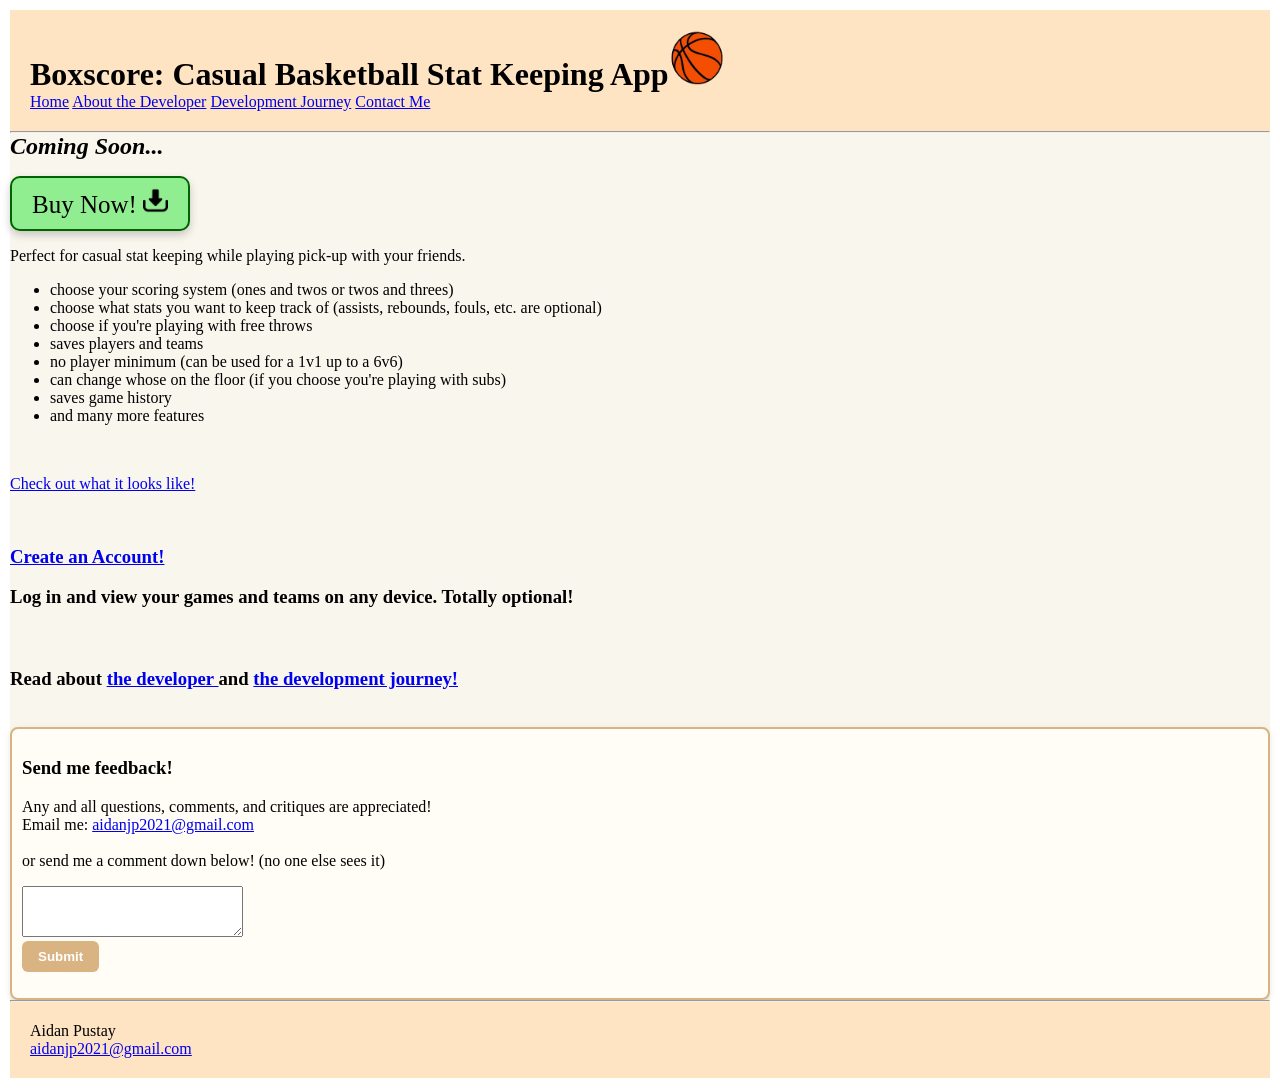
==== index.html @ 3d6208c0 "Initial commit" ====
<!DOCTYPE html>
<html lang="en"> 
    <head>
        <meta charset="UTF-8">
        <meta name="viewport" content="width=device-width, initial-scale=1.0"> 
        <title>Boxscore: Casual Basketball Stat Keeping App</title>
        <meta name="description" content="companion website for boxscore casual basketball stat keeping app mobile app">
        <meta property="og:title" content="Boxscore: Casual Basketball Stat Keeping App">
        <meta property="og:description" content="Boxscore: Casual Basketball Stat Keeping App">
        <meta property="og:image" content="tbd">
        <meta property="og:url" content="tbd">
        <link rel="stylesheet" href="style.css?v=1">
        <!-- <style>
            main{background-color: #F9F6EE;}
            header{background-color: bisque; padding: 20px;}
            footer{background-color: bisque; padding: 20px;}

        </style> -->
    </head>

    <body>
        <header>
            <h1 style="margin: 0">Boxscore: Casual Basketball Stat Keeping App<img src="images/basketball_clipart.png" alt="basketball clipart" height="55"></h1>
            <nav>
                <a href="index.html">Home</a>
                <a href="about.html">About the Developer</a>
                <a href="development_journey.html">Development Journey</a>
                <a href="index.html#contact_info">Contact Me</a>
            </nav>
        </header>

        <hr>

        <main>
            <h2 style="margin: 0;"><i>Coming Soon...</i></h2>
            <p>
                <a href="https://play.google.com/store/games?hl=en_US" target="_blank" title="Google Play Store" class="alternating-button">
                    Buy Now! <img src="images/download_arrow.png" alt="downloadarrow" height="25">
                </a>
            </p>

                <p>Perfect for casual stat keeping while playing pick-up with your friends.</p>
                <ul>
                    <li>choose your scoring system (ones and twos or twos and threes)</li>
                    <li>choose what stats you want to keep track of (assists, rebounds, fouls, etc. are optional)</li>
                    <li>choose if you're playing with free throws</li>
                    <li>saves players and teams</li>
                    <li>no player minimum (can be used for a 1v1 up to a 6v6)</li>
                    <li>can change whose on the floor (if you choose you're playing with subs)</li>
                    <li>saves game history</li>
                    <li>and many more features</li>
                </ul>
                <br>

                <p>
                    <a href="demos.html" title="Demos">
                        Check out what it looks like!
                    </a>
                </p>

                <br>
                <h3><a href="create_account.html" title="Create an Account!">
                    Create an Account!
                </a>

            <p>Log in and view your games and teams on any device. Totally optional!</p>
            
            <br>

            <h3>Read about
            <a href="about.html" title="About">
                the developer
            </a>
            and 
            <a href="development_journey.html" title="Development Journey">
                the development journey!
            </a></h3>

            <br>

            <div class="solid-border">
                <h3>Send me feedback!</h3>
                <p id="contact_info">
                    Any and all questions, comments, and critiques are appreciated! <br>
                    Email me:
                    <a href="mailto:aidanjp2021@gmail.com">
                        aidanjp2021@gmail.com
                    </a>
                    <br><br>

                    or send me a comment down below! (no one else sees it) <br>
                    <form action="index.html" method="POST">
                        <label for="comment"></label>
                        <textarea id="comment" rows="3" name="comment" cols="25"></textarea>
                        <br>
                        <input type="submit">
                    </form>
                </p>
            </div>
            <!-- <pre></pre> these keep any formating you do within them for your paragraphs -->

            <!-- <audio controls>
                <source src="audios/Last Sunrise - Adam MacDougall.mp3" type="audio/mpeg">
                Your browser does not support the audio element.
            </audio> -->
        </main>

        <hr>

        <footer>
            Aidan Pustay <br>
            <a href="mailto:aidanjp2021@gmail.com">aidanjp2021@gmail.com</a>            
        </footer>

    </body>
</html>
---- style.css ----
main {
    background-color: #F9F6EE;
}

header {
    background-color: bisque; 
    padding: 20px;
}

footer{
    background-color: bisque; 
    padding: 20px;
}

body {
    max-width: 2000px; 
    margin: 0 auto; 
    padding: 10px;
}

.alternating-button {
    display: inline-block; 
    font-size: 25px;
    padding: 10px 20px; 
    border: 2px solid darkgreen;
    cursor: pointer; 
    background-color: lightgreen; 
    border-radius: 10px; 
    animation: colorChange 1s infinite;
    text-decoration: none;
    color: black;
    box-shadow: 0 4px 8px rgba(0,0,0,0.2);
    transition: transform 0.2s ease, box-shadow 0.2s ease;
}
.alternating-button:hover {
    transform: translateY(-2px);         
    box-shadow: 0 6px 12px rgba(0,0,0,0.25); 
}
@keyframes colorChange {
    0% {background-color: lightgreen;}
    50% {background-color: green;}
    100% {background-color: lightgreen;}
}


.solid-border {
    border: 2px solid #d9b382; 
    border-radius: 8px;
    padding: 10px;
    background-color: #fffdf5; 
    box-shadow: 0 2px 6px rgba(0,0,0,0.1);
}
.solid-border input[type="submit"] {
    background-color: #d9b382;       
    color: white;                     
    border: none;                     
    border-radius: 6px;               
    padding: 8px 16px;               
    font-weight: bold;
    cursor: pointer;
}
.solid-border input[type="submit"]:hover {
    background-color: #c1a76f;       
    transform: translateY(-2px);     
}

hr {
    margin: 0px
}
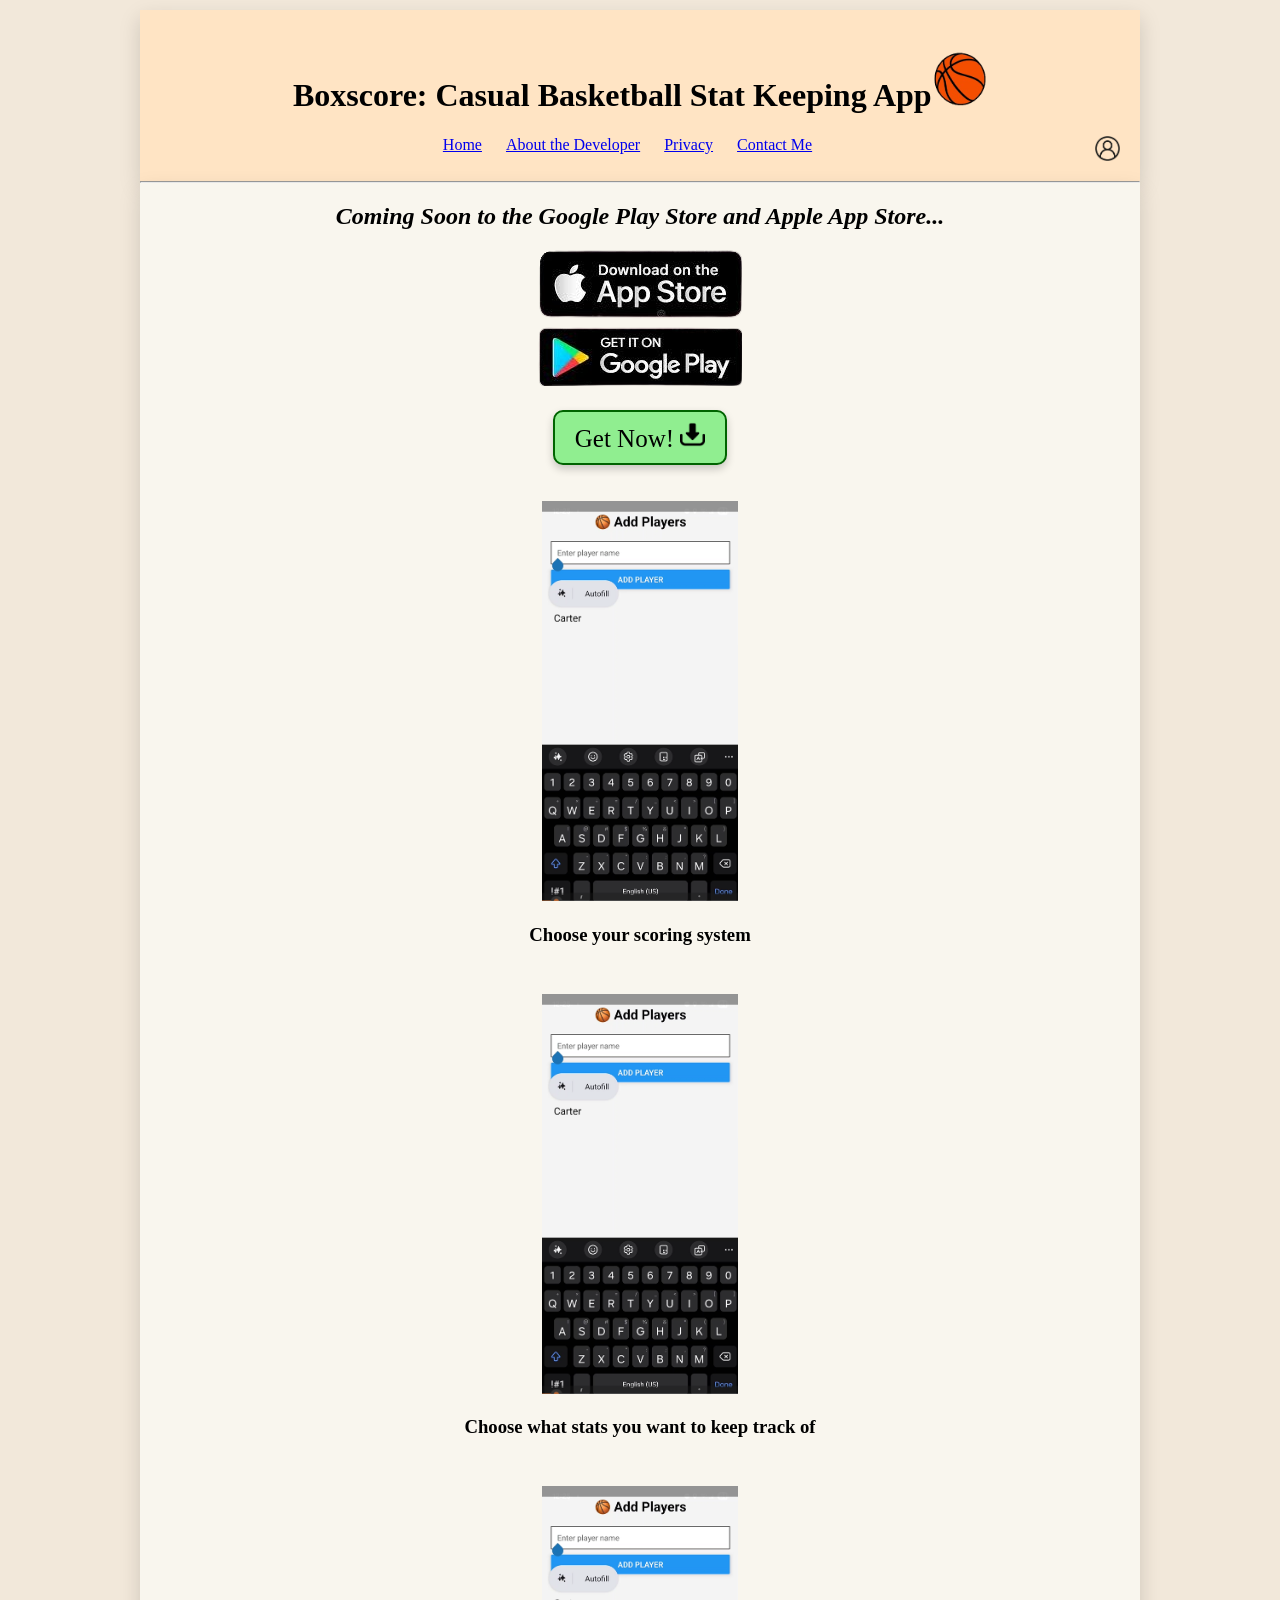
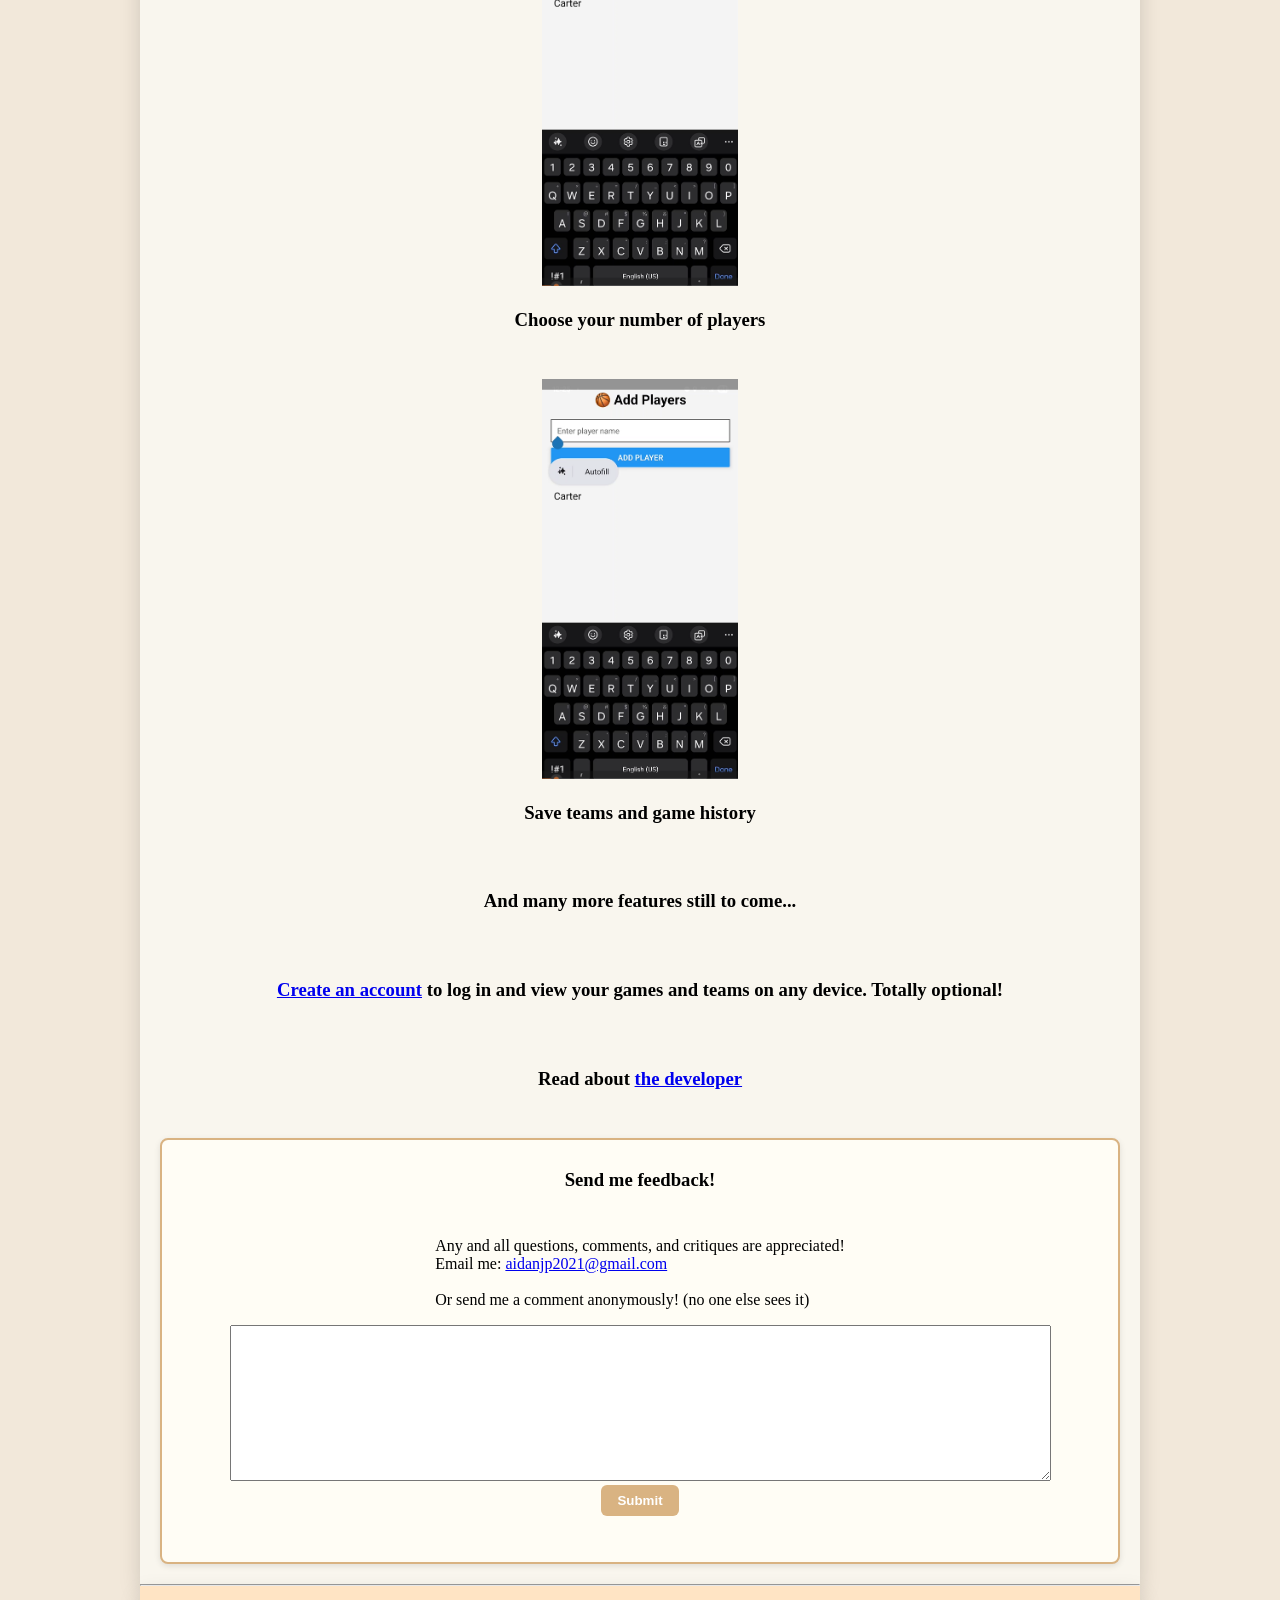
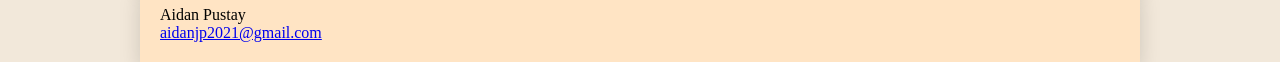
==== commit b30f4ba1: "second" ====
--- a/index.html
+++ b/index.html
@@ -20,60 +20,77 @@
 
     <body>
         <header>
-            <h1 style="margin: 0">Boxscore: Casual Basketball Stat Keeping App<img src="images/basketball_clipart.png" alt="basketball clipart" height="55"></h1>
+            <h1>Boxscore: Casual Basketball Stat Keeping App<img src="images/basketball_clipart.png" alt="basketball clipart" height="55"></h1>
             <nav>
                 <a href="index.html">Home</a>
                 <a href="about.html">About the Developer</a>
-                <a href="development_journey.html">Development Journey</a>
+                <a href="privacy.html">Privacy</a>
                 <a href="index.html#contact_info">Contact Me</a>
+
+                <div class="account-dropdown">
+                   <img src="images/account icon.png" height="25">
+                   <div class="dropdown-content">
+                        <a href="create_account.html">Create Account</a>
+                        <a href="login.html">Login</a>
+                        <a href="profile.html">Profile</a>
+                    </div>
+                </div>
             </nav>
         </header>
 
         <hr>
 
         <main>
-            <h2 style="margin: 0;"><i>Coming Soon...</i></h2>
-            <p>
+            <h2 class="h2title-top"><i>Coming Soon to the Google Play Store and Apple App Store...</i></h2>
+            
+            <a href="https://play.google.com/store/games?hl=en_US" target="_blank" title="">
+                <img style=margin:20px; src="images/play stores icons.png" alt="Google Play Store and Apple App Store icons">
+            </a>                
+            
+            <div>
                 <a href="https://play.google.com/store/games?hl=en_US" target="_blank" title="Google Play Store" class="alternating-button">
-                    Buy Now! <img src="images/download_arrow.png" alt="downloadarrow" height="25">
+                    Get Now! <img src="images/download_arrow.png" alt="downloadarrow" height="25">
                 </a>
-            </p>
+            </div>
+            <br>
+            <br>
 
-                <p>Perfect for casual stat keeping while playing pick-up with your friends.</p>
+            <div>
+                <img src="images/placeholder.png" alt="placeholder" height="400">
+                <h3>Choose your scoring system</h3>
+            <br>
+                <img src="images/placeholder.png" alt="placeholder" height="400">
+                <h3>Choose what stats you want to keep track of</h3>
+            <br>
+                <img src="images/placeholder.png" alt="placeholder" height="400">
+                <h3>Choose your number of players</h3>
+            <br>
+                <img src="images/placeholder.png" alt="placeholder" height="400">
+                <h3>Save teams and game history</h3>
+            <br>
+                <h3>And many more features still to come...</h3>
+            </div>
+
+            <!-- <p>Perfect for casual stat keeping while playing pick-up with your friends.</p>
                 <ul>
-                    <li>choose your scoring system (ones and twos or twos and threes)</li>
                     <li>choose what stats you want to keep track of (assists, rebounds, fouls, etc. are optional)</li>
-                    <li>choose if you're playing with free throws</li>
                     <li>saves players and teams</li>
                     <li>no player minimum (can be used for a 1v1 up to a 6v6)</li>
                     <li>can change whose on the floor (if you choose you're playing with subs)</li>
                     <li>saves game history</li>
                     <li>and many more features</li>
-                </ul>
-                <br>
+                </ul> -->
+            <br>
 
-                <p>
-                    <a href="demos.html" title="Demos">
-                        Check out what it looks like!
-                    </a>
-                </p>
-
-                <br>
-                <h3><a href="create_account.html" title="Create an Account!">
-                    Create an Account!
-                </a>
-
-            <p>Log in and view your games and teams on any device. Totally optional!</p>
+            <h3><a href="create_account.html" title="Create an Account!">
+                Create an account</a> 
+            to log in and view your games and teams on any device. Totally optional!</h3>
             
             <br>
 
             <h3>Read about
             <a href="about.html" title="About">
                 the developer
-            </a>
-            and 
-            <a href="development_journey.html" title="Development Journey">
-                the development journey!
             </a></h3>
 
             <br>
@@ -88,10 +105,10 @@
                     </a>
                     <br><br>
 
-                    or send me a comment down below! (no one else sees it) <br>
+                Or send me a comment anonymously! (no one else sees it) <br>
                     <form action="index.html" method="POST">
                         <label for="comment"></label>
-                        <textarea id="comment" rows="3" name="comment" cols="25"></textarea>
+                        <textarea id="comment" rows="10" name="comment" cols="100"></textarea>
                         <br>
                         <input type="submit">
                     </form>
--- a/style.css
+++ b/style.css
@@ -1,21 +1,66 @@
+html, body {
+    margin: 0;
+    padding: 0;
+    height: 100%;
+    background-color: #f2e8da;
+}
+
+main h3 {
+    margin-bottom: 30px;
+}
+
 main {
+    max-width: 1000px;
+    margin: 0 auto;
+    padding: 20px;
     background-color: #F9F6EE;
+    text-align: center;
+    flex: 1;
+    width: 96%;
+    box-shadow: 0 8px 20px rgba(0, 0, 0, 0.15); 
+
+}
+main p, main ul {
+    text-align: left;
+    display: inline-block;
+    text-align: left;
+    max-width: 700px;
 }
 
 header {
+    max-width: 1000px;
     background-color: bisque; 
     padding: 20px;
+    text-align: center;
+    box-shadow: 0 8px 20px rgba(0, 0, 0, 0.15); 
+
+}
+header nav a {
+    margin: 0 10px;
+}
+nav img {
+    float: right;
+    height: 25px;
 }
 
 footer{
+    max-width: 1000px;
     background-color: bisque; 
     padding: 20px;
+    box-shadow: 0 8px 20px rgba(0, 0, 0, 0.15); 
 }
 
 body {
-    max-width: 2000px; 
+    max-width: 1000px; 
     margin: 0 auto; 
     padding: 10px;
+    display: flex;
+    flex-direction: column;
+    min-height: 100vh;
+}
+
+.h2title-top {
+    margin: 0;
 }
 
 .alternating-button {
@@ -42,7 +87,6 @@
     100% {background-color: lightgreen;}
 }
 
-
 .solid-border {
     border: 2px solid #d9b382; 
     border-radius: 8px;
@@ -66,4 +110,29 @@
 
 hr {
     margin: 0px
+}
+
+.account-dropdown {
+    position: relative;
+    float: right;
+}
+.dropdown-content { 
+    display: none; 
+    position: absolute;
+    right: 0; 
+    background-color: white;
+    min-width: 150px;
+    box-shadow: 0 4px 8px rgba(0,0,0,0.2);
+    border-radius: 6px;
+    z-index: 100;
+}
+.dropdown-content a {
+    padding: 10px 15px;
+    display: block;
+}
+.dropdown-content a:hover {
+    background-color: #f0f0f0;
+}
+.account-dropdown:hover .dropdown-content {
+  display: block;
 }
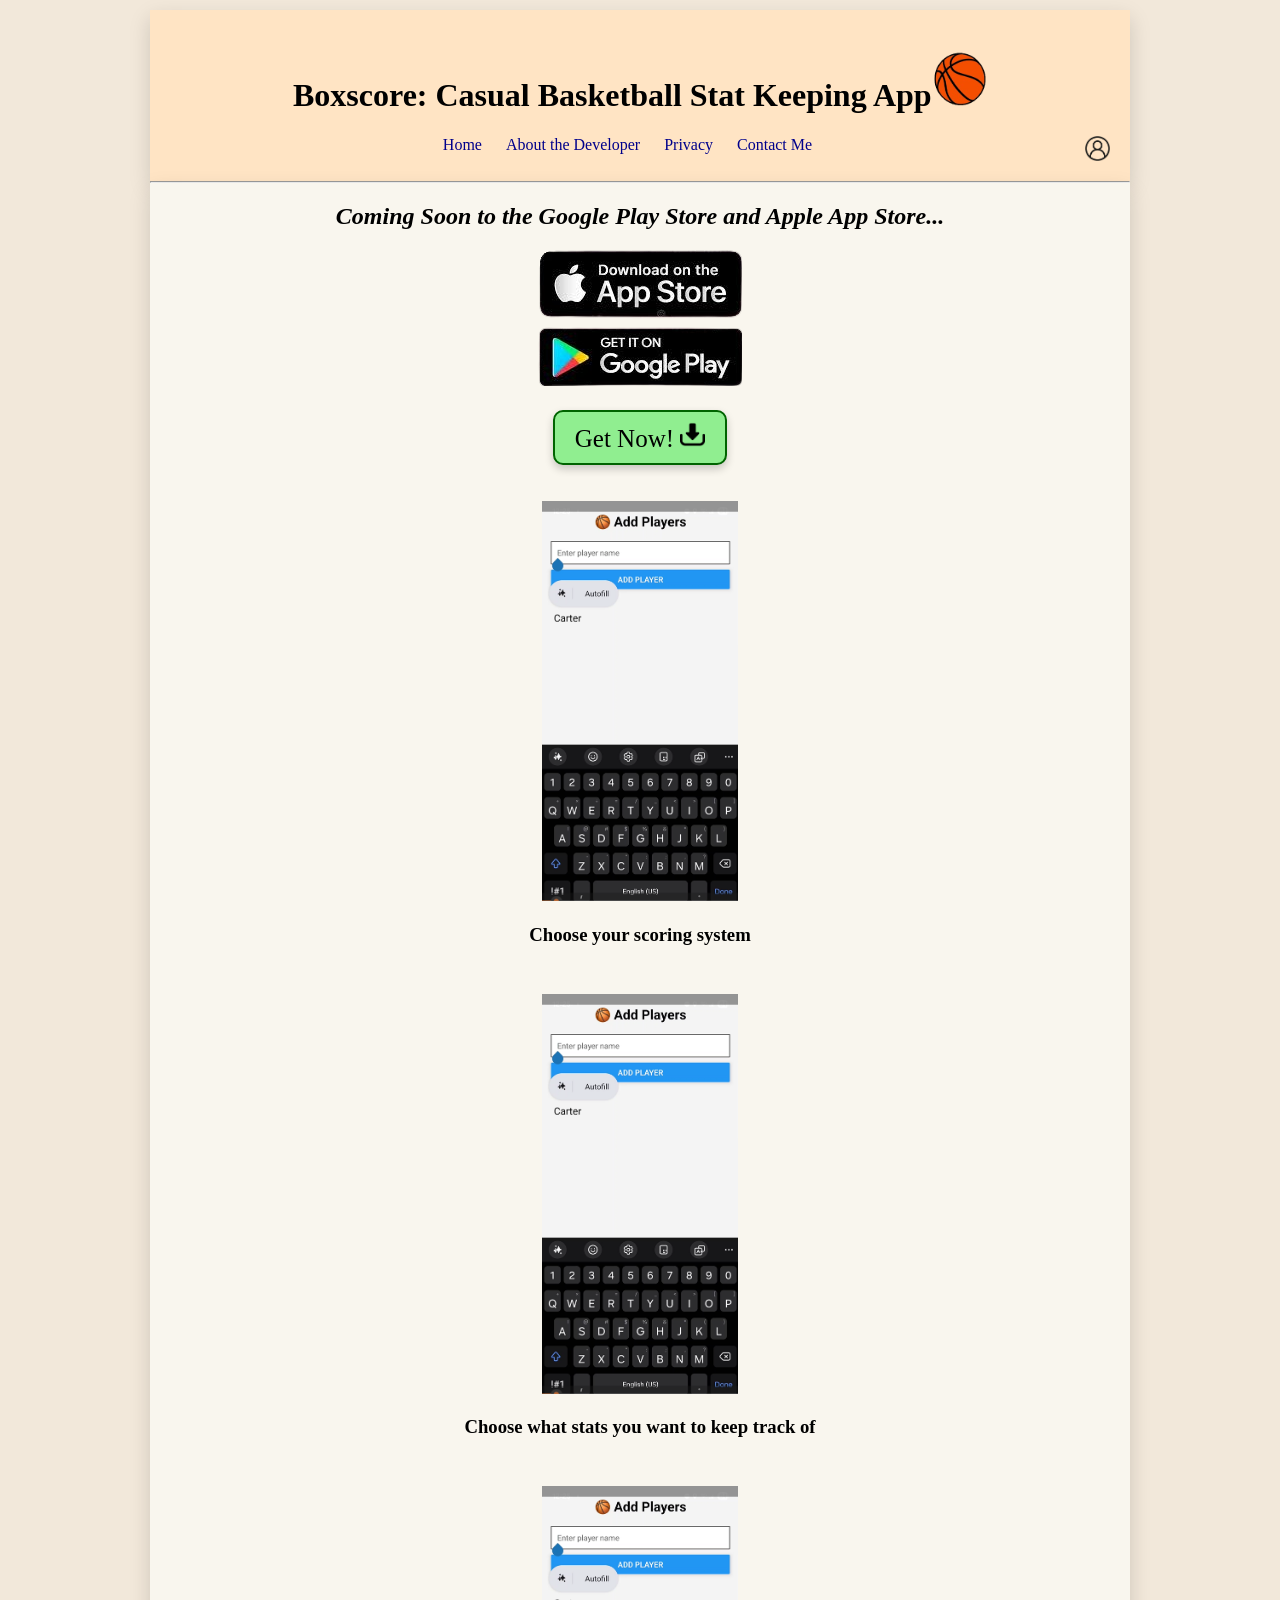
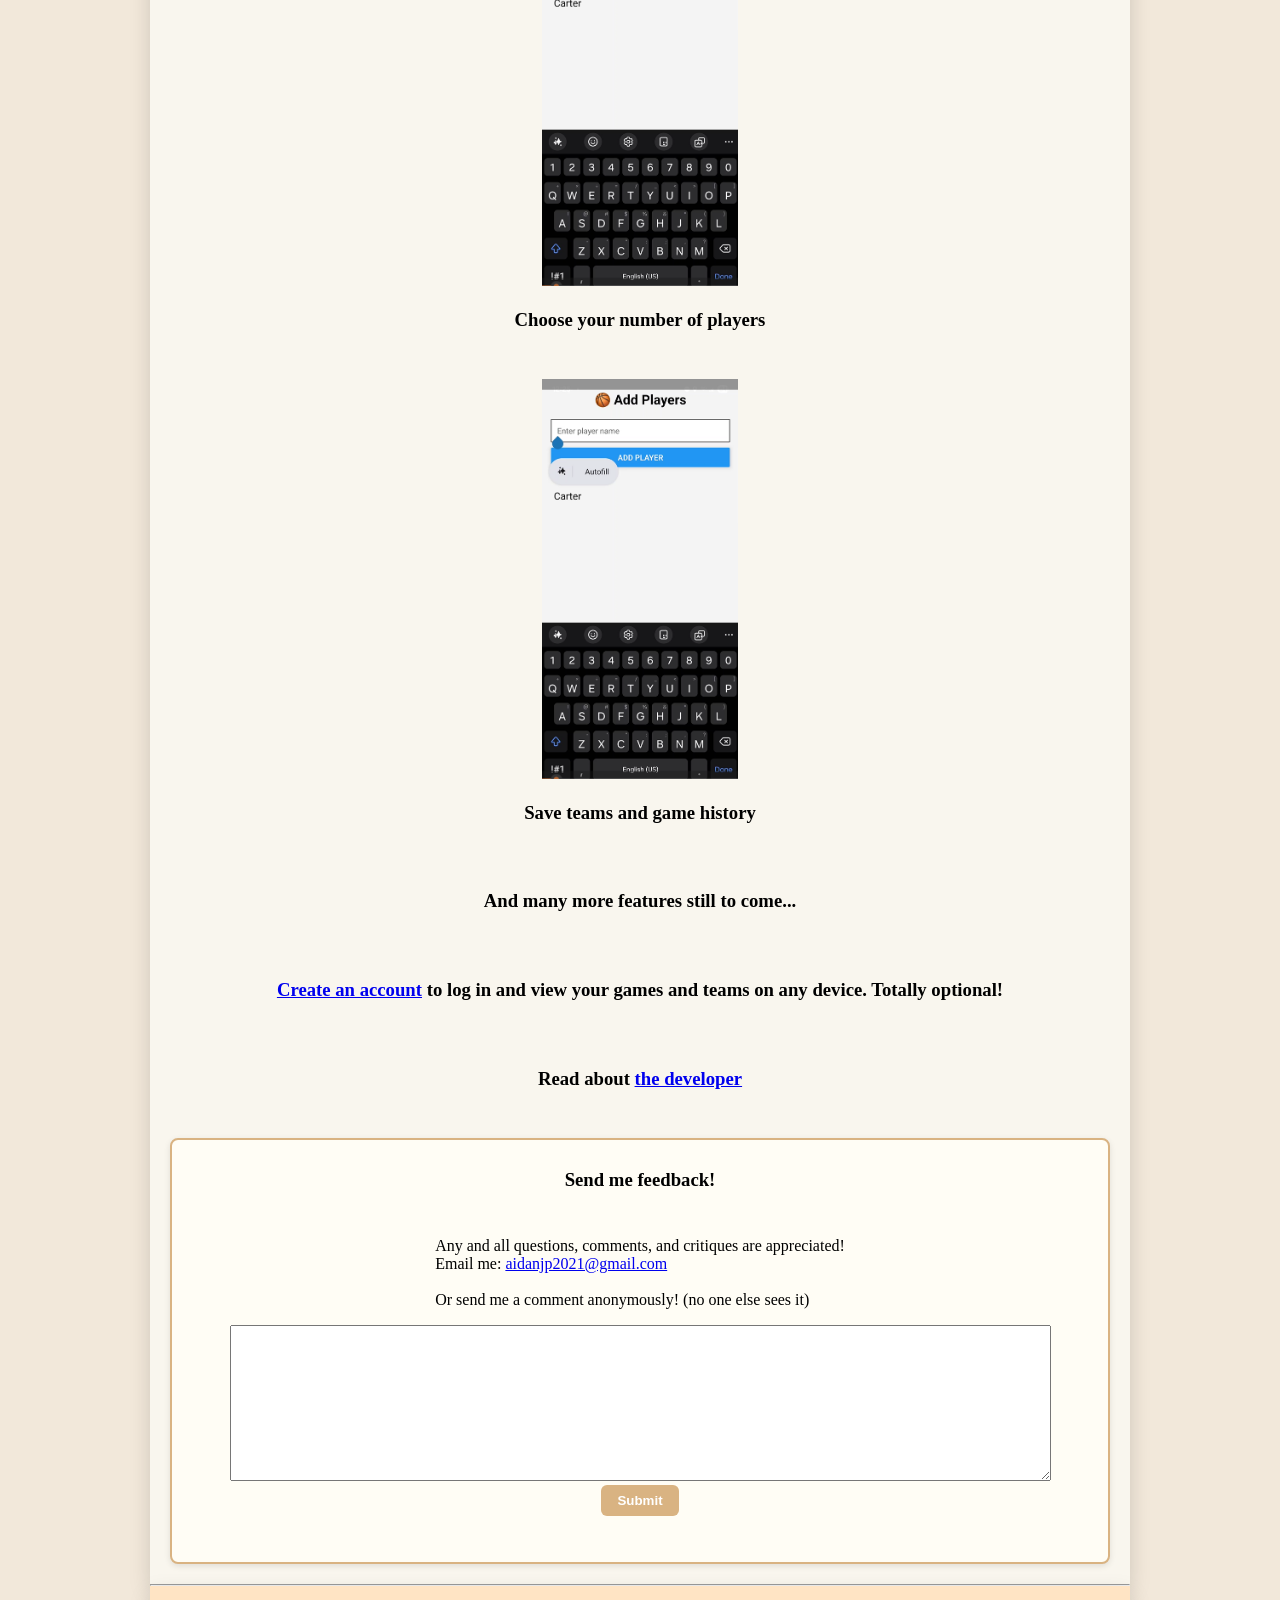
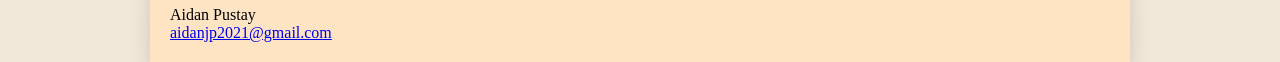
==== commit b31b8dc0: "commit" ====
--- a/index.html
+++ b/index.html
@@ -21,7 +21,7 @@
     <body>
         <header>
             <h1>Boxscore: Casual Basketball Stat Keeping App<img src="images/basketball_clipart.png" alt="basketball clipart" height="55"></h1>
-            <nav>
+            <nav class="navbar">
                 <a href="index.html">Home</a>
                 <a href="about.html">About the Developer</a>
                 <a href="privacy.html">Privacy</a>
@@ -114,12 +114,6 @@
                     </form>
                 </p>
             </div>
-            <!-- <pre></pre> these keep any formating you do within them for your paragraphs -->
-
-            <!-- <audio controls>
-                <source src="audios/Last Sunrise - Adam MacDougall.mp3" type="audio/mpeg">
-                Your browser does not support the audio element.
-            </audio> -->
         </main>
 
         <hr>
--- a/style.css
+++ b/style.css
@@ -1,3 +1,7 @@
+* {
+    box-sizing: border-box;
+}
+
 html, body {
     margin: 0;
     padding: 0;
@@ -16,7 +20,7 @@
     background-color: #F9F6EE;
     text-align: center;
     flex: 1;
-    width: 96%;
+    width: 100%;
     box-shadow: 0 8px 20px rgba(0, 0, 0, 0.15); 
 
 }
@@ -30,24 +34,33 @@
 header {
     max-width: 1000px;
     background-color: bisque; 
+    margin-top: 0px;
     padding: 20px;
     text-align: center;
     box-shadow: 0 8px 20px rgba(0, 0, 0, 0.15); 
+    width: 100%;
 
 }
 header nav a {
     margin: 0 10px;
+    text-decoration: none;
+    color: darkblue;
+}
+header nav a:visited{
+    color: darkblues;
 }
 nav img {
     float: right;
     height: 25px;
 }
 
+
 footer{
     max-width: 1000px;
     background-color: bisque; 
     padding: 20px;
     box-shadow: 0 8px 20px rgba(0, 0, 0, 0.15); 
+    width: 100%;
 }
 
 body {
@@ -68,7 +81,6 @@
     font-size: 25px;
     padding: 10px 20px; 
     border: 2px solid darkgreen;
-    cursor: pointer; 
     background-color: lightgreen; 
     border-radius: 10px; 
     animation: colorChange 1s infinite;
@@ -98,8 +110,8 @@
     background-color: #d9b382;       
     color: white;                     
     border: none;                     
-    border-radius: 6px;               
-    padding: 8px 16px;               
+    border-radius: 6px;     
+    padding: 8px 16px;          
     font-weight: bold;
     cursor: pointer;
 }
@@ -109,7 +121,8 @@
 }
 
 hr {
-    margin: 0px
+    width: 100%;;
+    margin: 0;
 }
 
 .account-dropdown {
@@ -119,8 +132,8 @@
 .dropdown-content { 
     display: none; 
     position: absolute;
+    background-color: white;
     right: 0; 
-    background-color: white;
     min-width: 150px;
     box-shadow: 0 4px 8px rgba(0,0,0,0.2);
     border-radius: 6px;
@@ -135,4 +148,56 @@
 }
 .account-dropdown:hover .dropdown-content {
   display: block;
-}+}
+
+.account-container {
+    max-width: 1000px;
+    padding: 30px;
+    box-shadow: 0 4px 15px rgba(0,0,0,0.1);
+    text-align: center;
+    align-self: center;
+}
+.account-container h2 {
+    margin-bottom: 20px;
+    color: #2f4f2f;
+}
+.account-form {
+    display: flex;
+    flex-direction: column;
+    gap: 15px;
+    text-align: left;
+}
+.account-form label {
+    font-weight: bold;
+    color: #444;
+}
+.account-form input {
+    padding: 10px;
+    border: 1px solid #ccc;
+    border-radius: 6px;
+    font-size: 16px;
+}
+.create_account_button {
+    margin: 0 auto;
+    display: block;
+    width: 200px;
+    height: 50px;
+    border: none;
+    border-radius: 6px;
+    padding: 8px 16px;
+    font-weight: bold;
+    color: rgb(223, 223, 223);
+    background-color: #2f4f2f;
+}
+
+.radio-buttons label{
+    display: flex;
+    font-weight: bold;
+    color: #444;
+    flex-direction: column;
+    text-align: left;
+}
+.radio-buttons input {
+    float: left;
+}
+    
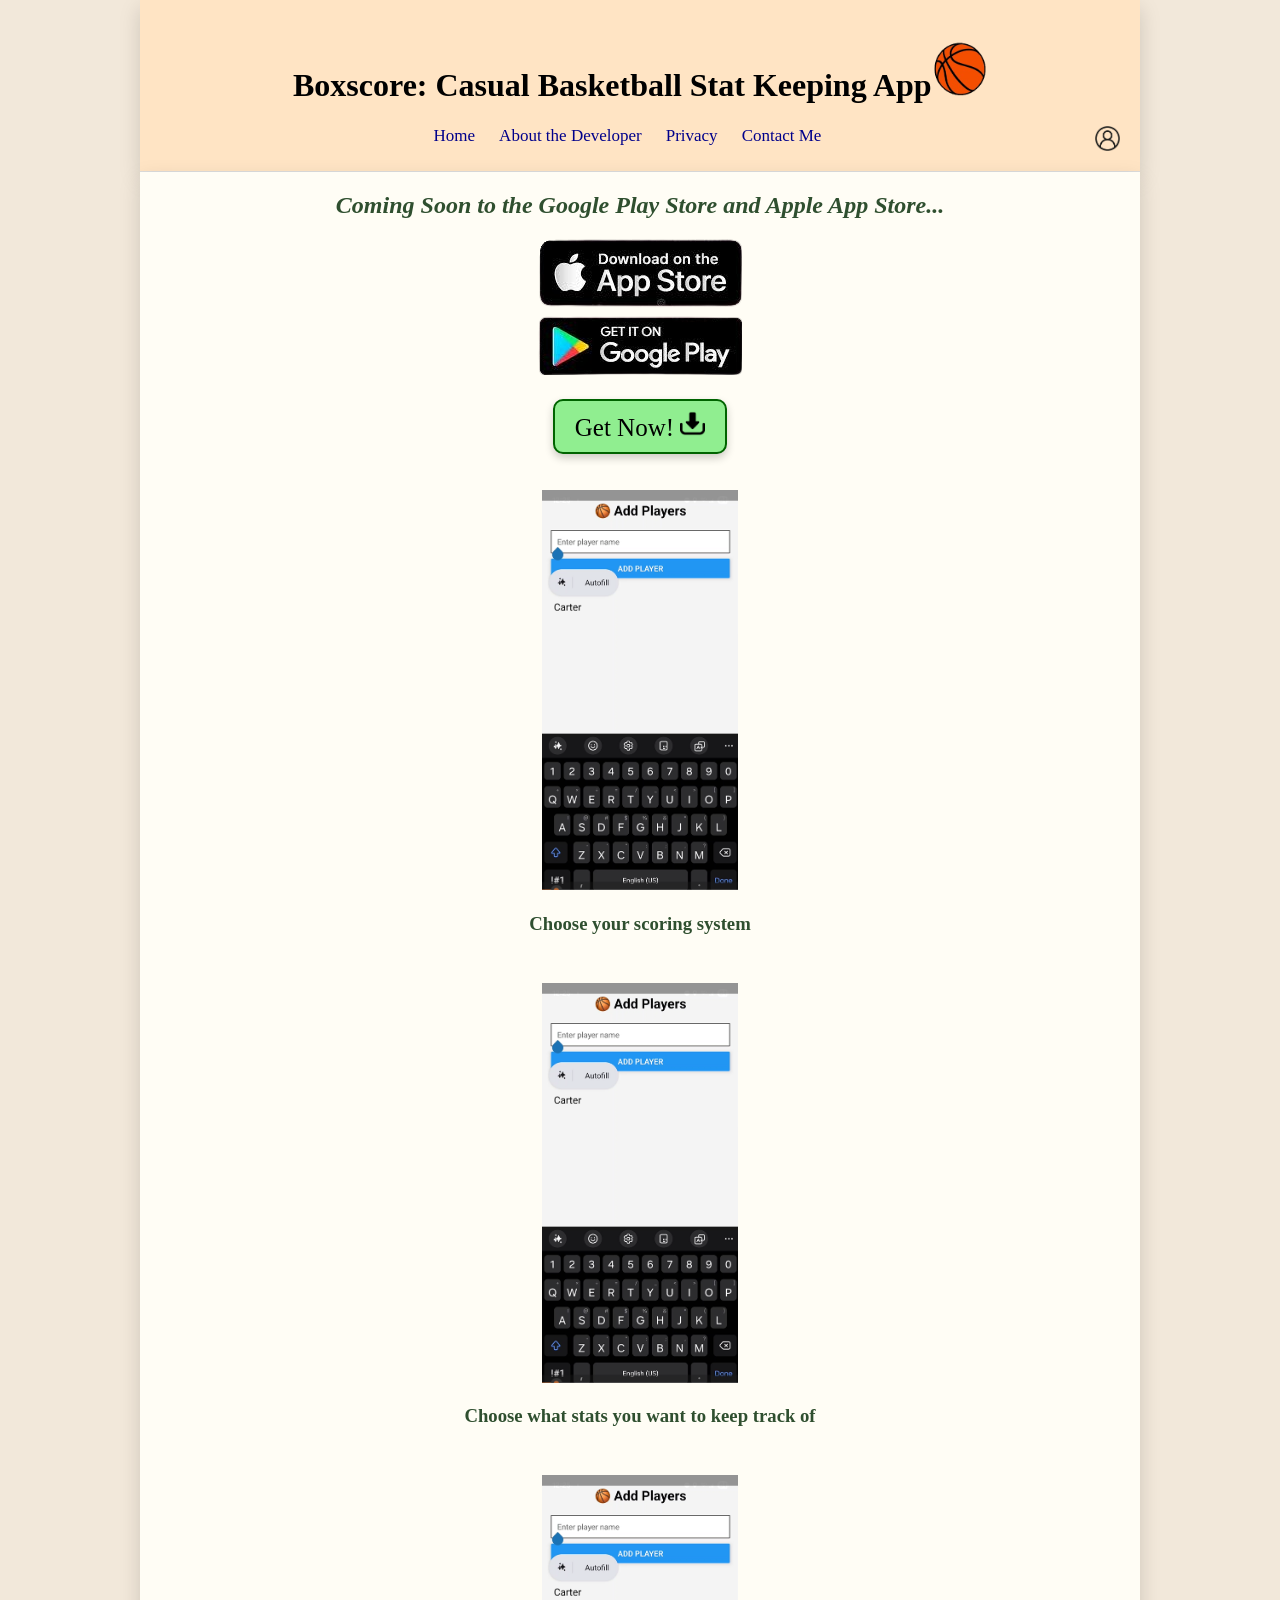
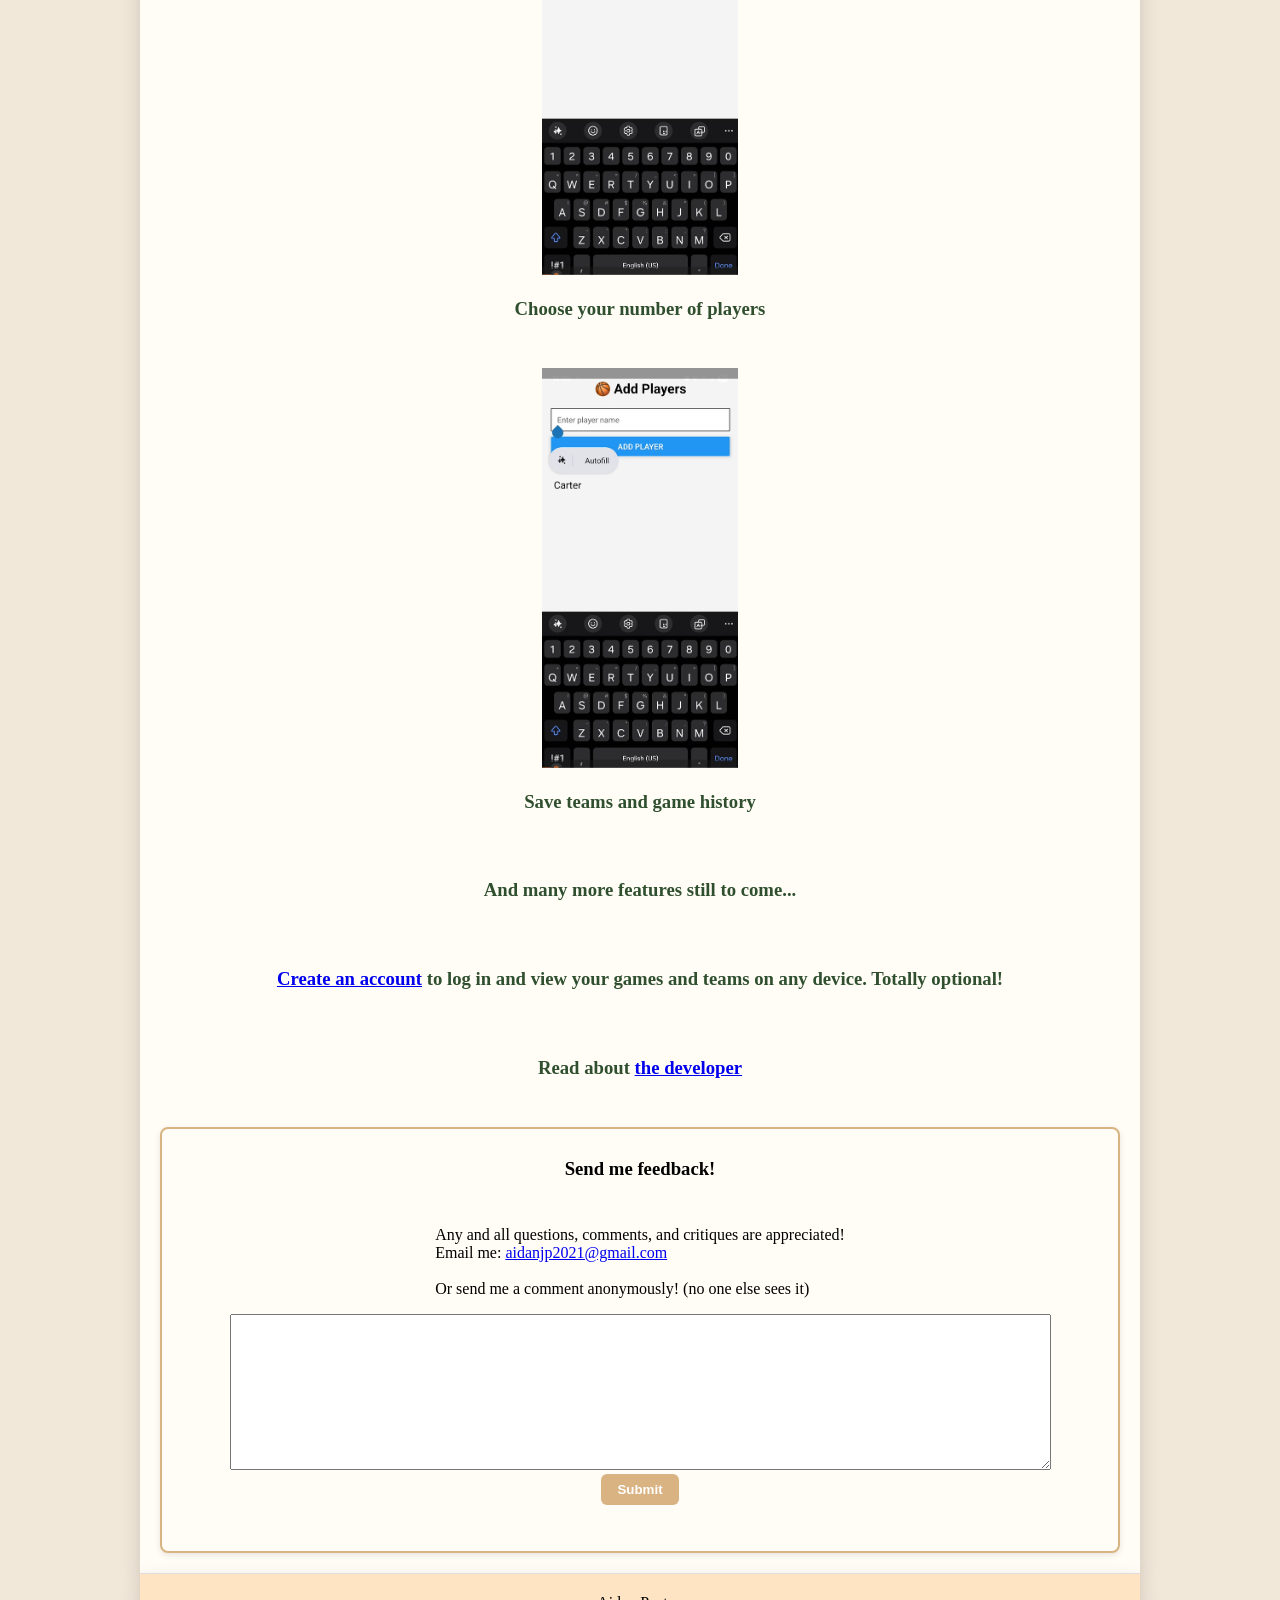
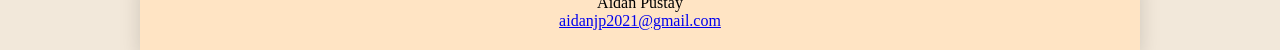
==== commit 85a79adb: "commit" ====
--- a/index.html
+++ b/index.html
@@ -37,9 +37,6 @@
                 </div>
             </nav>
         </header>
-
-        <hr>
-
         <main>
             <h2 class="h2title-top"><i>Coming Soon to the Google Play Store and Apple App Store...</i></h2>
             
@@ -115,9 +112,6 @@
                 </p>
             </div>
         </main>
-
-        <hr>
-
         <footer>
             Aidan Pustay <br>
             <a href="mailto:aidanjp2021@gmail.com">aidanjp2021@gmail.com</a>            
--- a/style.css
+++ b/style.css
@@ -1,5 +1,10 @@
 * {
     box-sizing: border-box;
+}
+
+header, main, footer {
+    max-width: 1000px;
+    margin: 0 auto;
 }
 
 html, body {
@@ -17,12 +22,12 @@
     max-width: 1000px;
     margin: 0 auto;
     padding: 20px;
-    background-color: #F9F6EE;
+    background-color: #fffdf5;
     text-align: center;
     flex: 1;
     width: 100%;
+    color: #2f4f2f;
     box-shadow: 0 8px 20px rgba(0, 0, 0, 0.15); 
-
 }
 main p, main ul {
     text-align: left;
@@ -32,22 +37,25 @@
 }
 
 header {
-    max-width: 1000px;
     background-color: bisque; 
-    margin-top: 0px;
     padding: 20px;
     text-align: center;
+    width: 100%;
+    border-bottom: 1px solid #ddd;
     box-shadow: 0 8px 20px rgba(0, 0, 0, 0.15); 
-    width: 100%;
-
-}
+}
+
 header nav a {
     margin: 0 10px;
     text-decoration: none;
     color: darkblue;
+    font-size: 17px;
+}
+header nav a:hover {
+    color: #0056b3;
 }
 header nav a:visited{
-    color: darkblues;
+    color: darkblue;
 }
 nav img {
     float: right;
@@ -56,17 +64,19 @@
 
 
 footer{
-    max-width: 1000px;
+    margin-top: auto;
+    text-align: center;
     background-color: bisque; 
     padding: 20px;
+    width: 100%;
+    border-top: 1px solid #ddd;
     box-shadow: 0 8px 20px rgba(0, 0, 0, 0.15); 
-    width: 100%;
+
 }
 
 body {
-    max-width: 1000px; 
     margin: 0 auto; 
-    padding: 10px;
+    padding: 0 10px;
     display: flex;
     flex-direction: column;
     min-height: 100vh;
@@ -105,6 +115,7 @@
     padding: 10px;
     background-color: #fffdf5; 
     box-shadow: 0 2px 6px rgba(0,0,0,0.1);
+    color: black;
 }
 .solid-border input[type="submit"] {
     background-color: #d9b382;       
@@ -118,11 +129,6 @@
 .solid-border input[type="submit"]:hover {
     background-color: #c1a76f;       
     transform: translateY(-2px);     
-}
-
-hr {
-    width: 100%;;
-    margin: 0;
 }
 
 .account-dropdown {
@@ -142,6 +148,7 @@
 .dropdown-content a {
     padding: 10px 15px;
     display: block;
+    font-size: 15px;
 }
 .dropdown-content a:hover {
     background-color: #f0f0f0;
@@ -162,10 +169,16 @@
     color: #2f4f2f;
 }
 .account-form {
-    display: flex;
-    flex-direction: column;
-    gap: 15px;
-    text-align: left;
+  display: flex;
+  flex-direction: column;
+  gap: 0.75rem;
+  max-width: 400px;
+  margin: 0 auto;
+  padding: 1.5rem;
+  box-shadow: 0 8px 20px rgba(0,0,0,0.15);
+  border-radius: 10px;
+  background: #fff;
+
 }
 .account-form label {
     font-weight: bold;
@@ -189,6 +202,10 @@
     color: rgb(223, 223, 223);
     background-color: #2f4f2f;
 }
+.create_account_button:hover{
+    transform: translateY(-2px);         
+    box-shadow: 0 6px 12px rgba(0,0,0,0.25); 
+}
 
 .radio-buttons label{
     display: flex;
@@ -200,4 +217,10 @@
 .radio-buttons input {
     float: left;
 }
-    +    
+.about-section {
+    max-width: 700px;
+    margin: 0 auto;
+    line-height: 1.6;
+    font-size: 18px;
+}
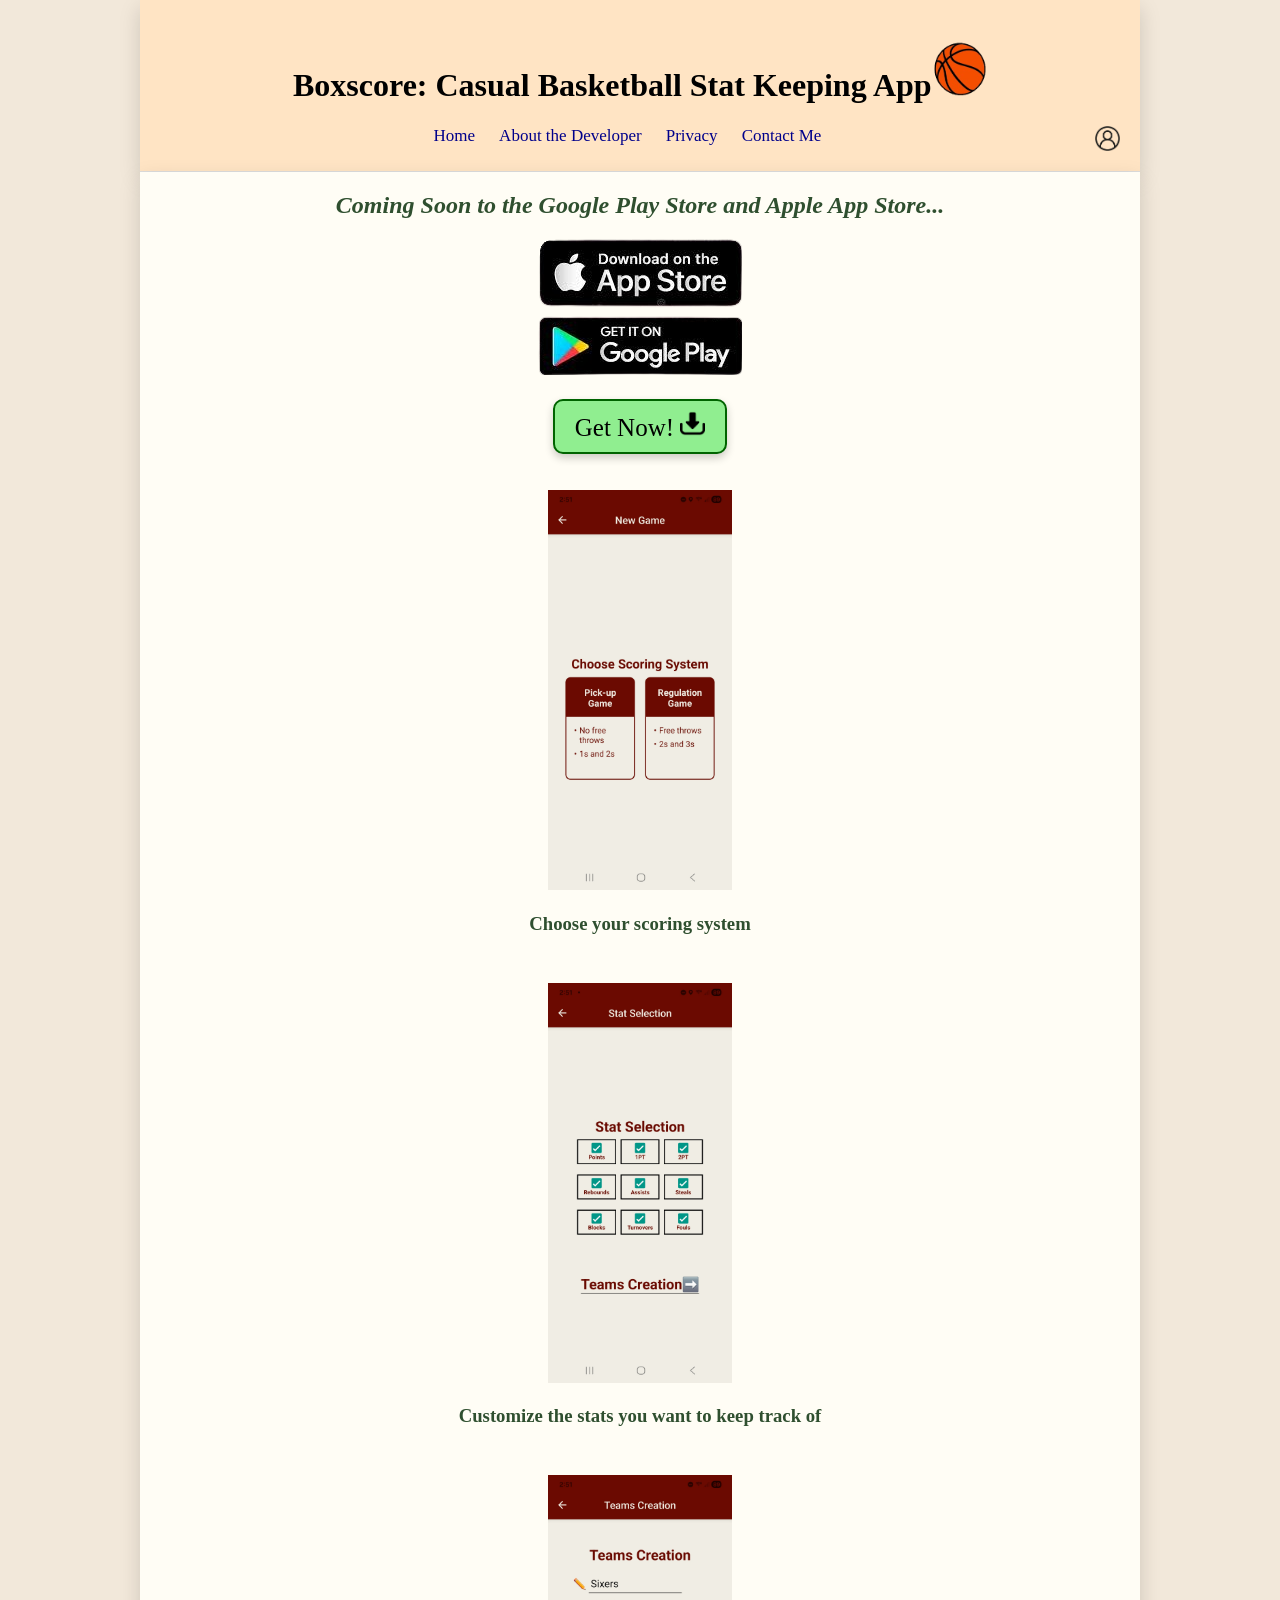
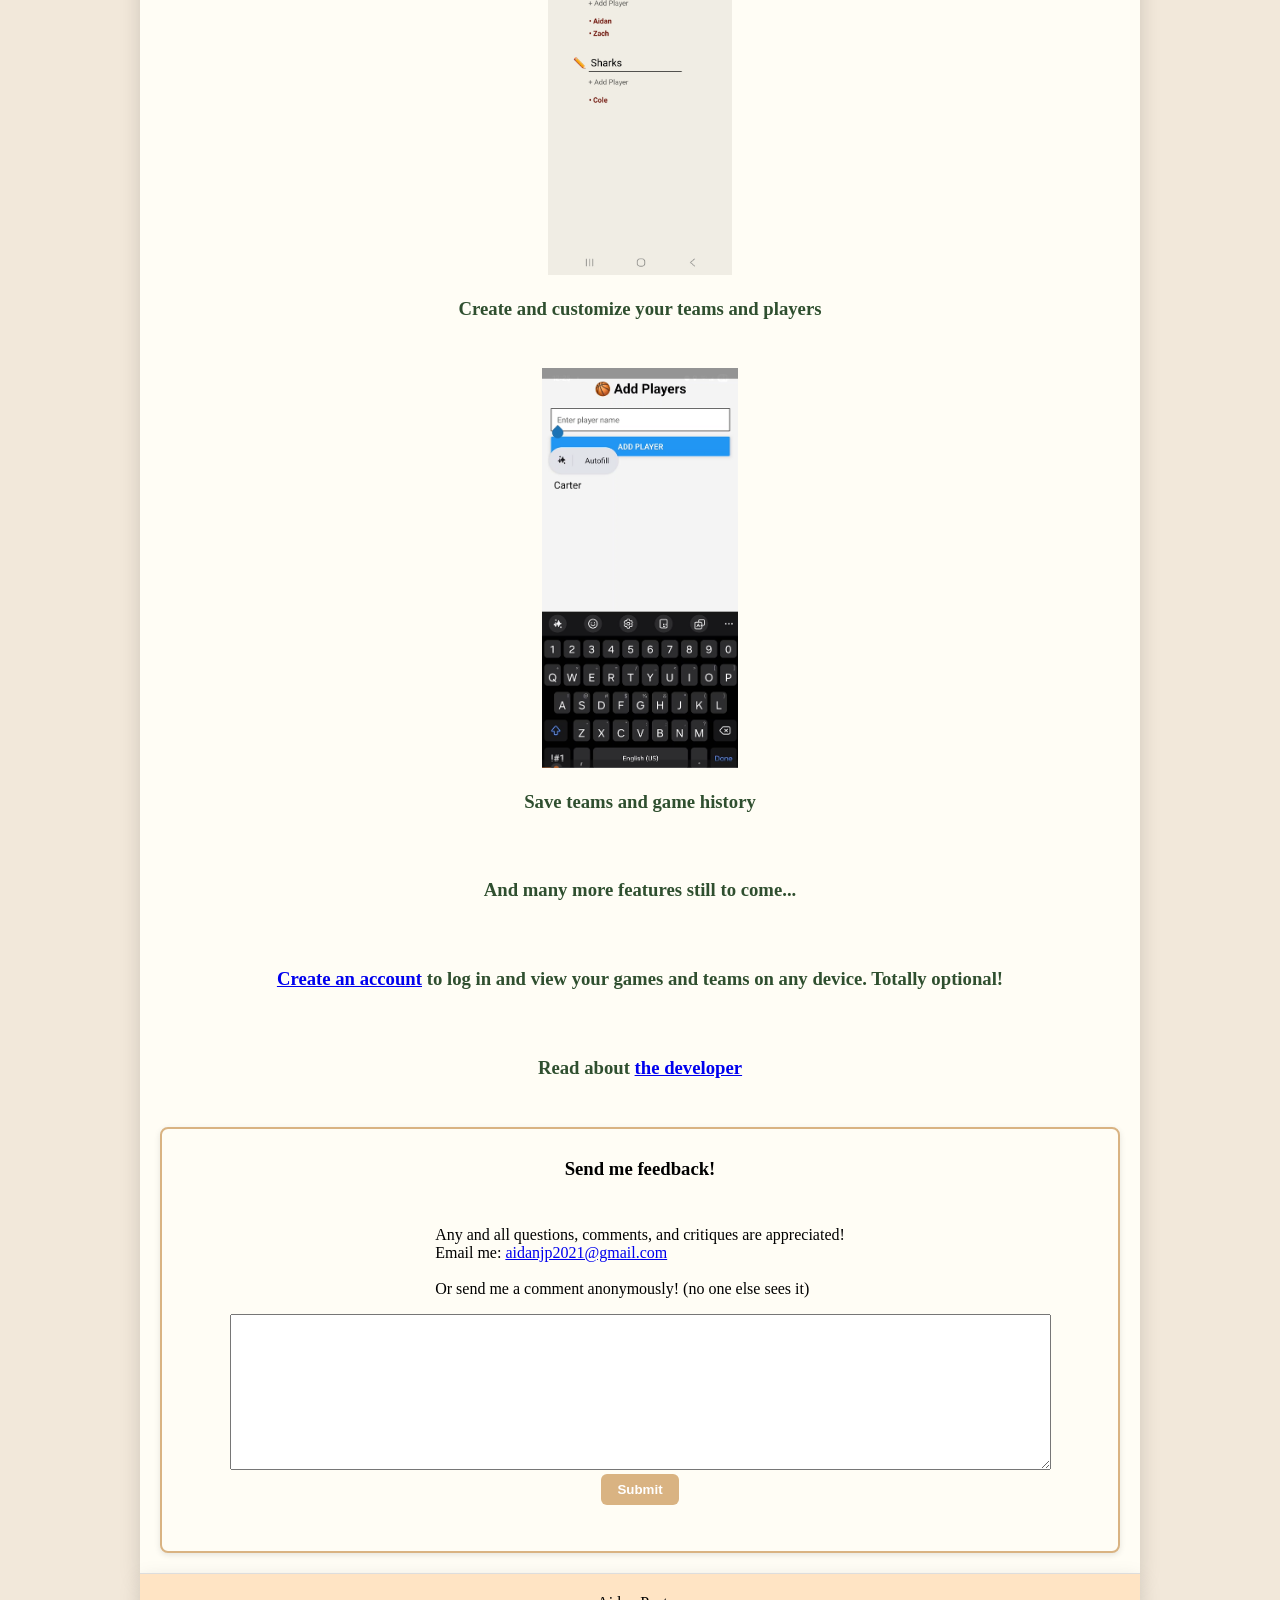
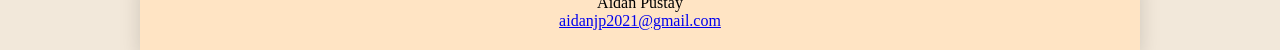
==== commit f76bc01c: "." ====
--- a/index.html
+++ b/index.html
@@ -53,14 +53,14 @@
             <br>
 
             <div>
-                <img src="images/placeholder.png" alt="placeholder" height="400">
+                <img src="images/scoring-system.jpg" alt="scoring system" height="400">
                 <h3>Choose your scoring system</h3>
             <br>
-                <img src="images/placeholder.png" alt="placeholder" height="400">
-                <h3>Choose what stats you want to keep track of</h3>
+                <img src="images/stat-selection.jpg" alt="stat selection" height="400">
+                <h3>Customize the stats you want to keep track of</h3>
             <br>
-                <img src="images/placeholder.png" alt="placeholder" height="400">
-                <h3>Choose your number of players</h3>
+                <img src="images/teams-creation.jpg" alt="teams creation" height="400">
+                <h3>Create and customize your teams and players</h3>
             <br>
                 <img src="images/placeholder.png" alt="placeholder" height="400">
                 <h3>Save teams and game history</h3>
--- a/style.css
+++ b/style.css
@@ -224,3 +224,29 @@
     line-height: 1.6;
     font-size: 18px;
 }
+.card{
+    border: 1px solid hsl(0, 0%, 80%);
+    border-radius: 10px;
+    box-shadow: 5px 5px 5px rgba(0, 0, 0, 0.107);
+    padding: 20px;
+    margin: 10px;
+    text-align: center;
+    max-width: 250px;
+    display: inline-block;
+  }
+.card .card-image{
+    max-width: 60%;
+    height: auto;
+    border-radius: 50%;
+    margin-bottom: 10px;
+}
+.card .card-title{
+    font-family: Arial, Helvetica, sans-serif;
+    margin: 0;
+    color: hsl(0, 0%, 20%);
+    }
+.card .card-text{
+    font-family: Arial, Helvetica, sans-serif;
+    color: hsl(0, 0%, 30%);
+    text-align: center;
+}
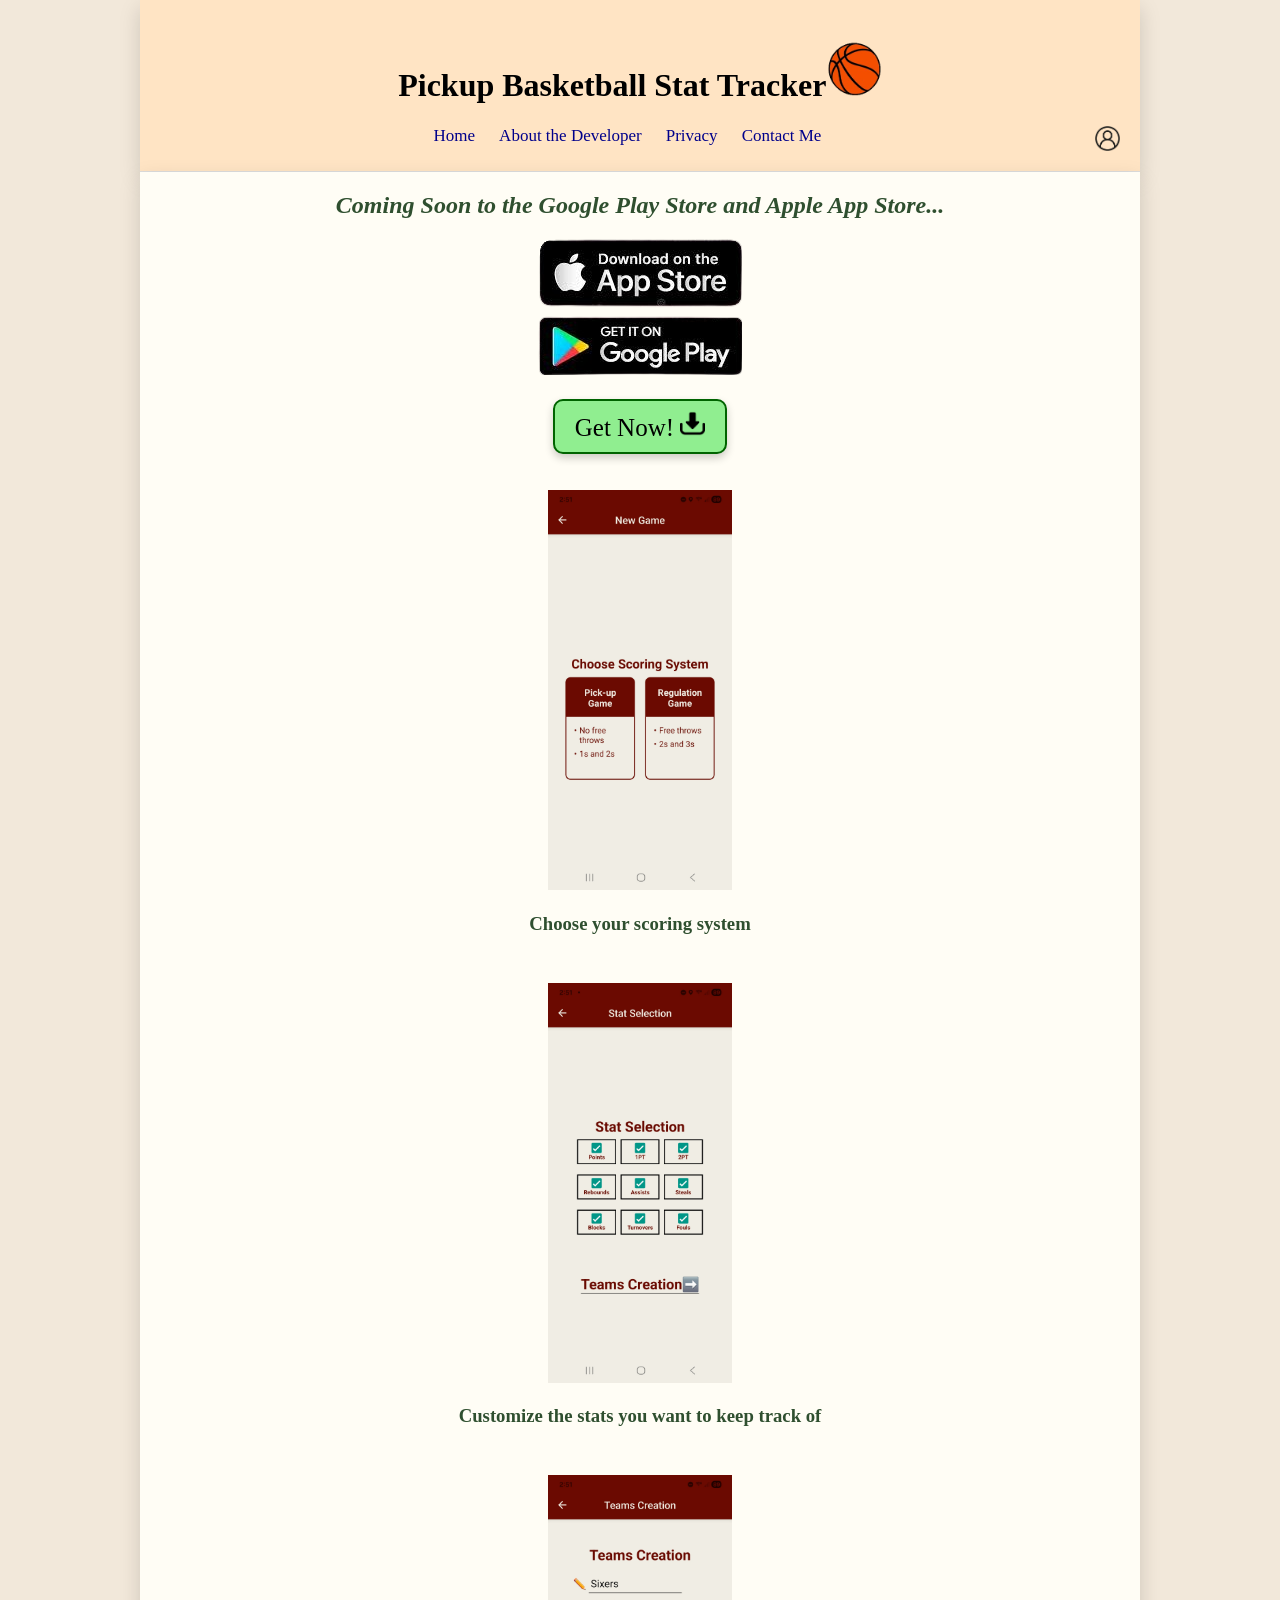
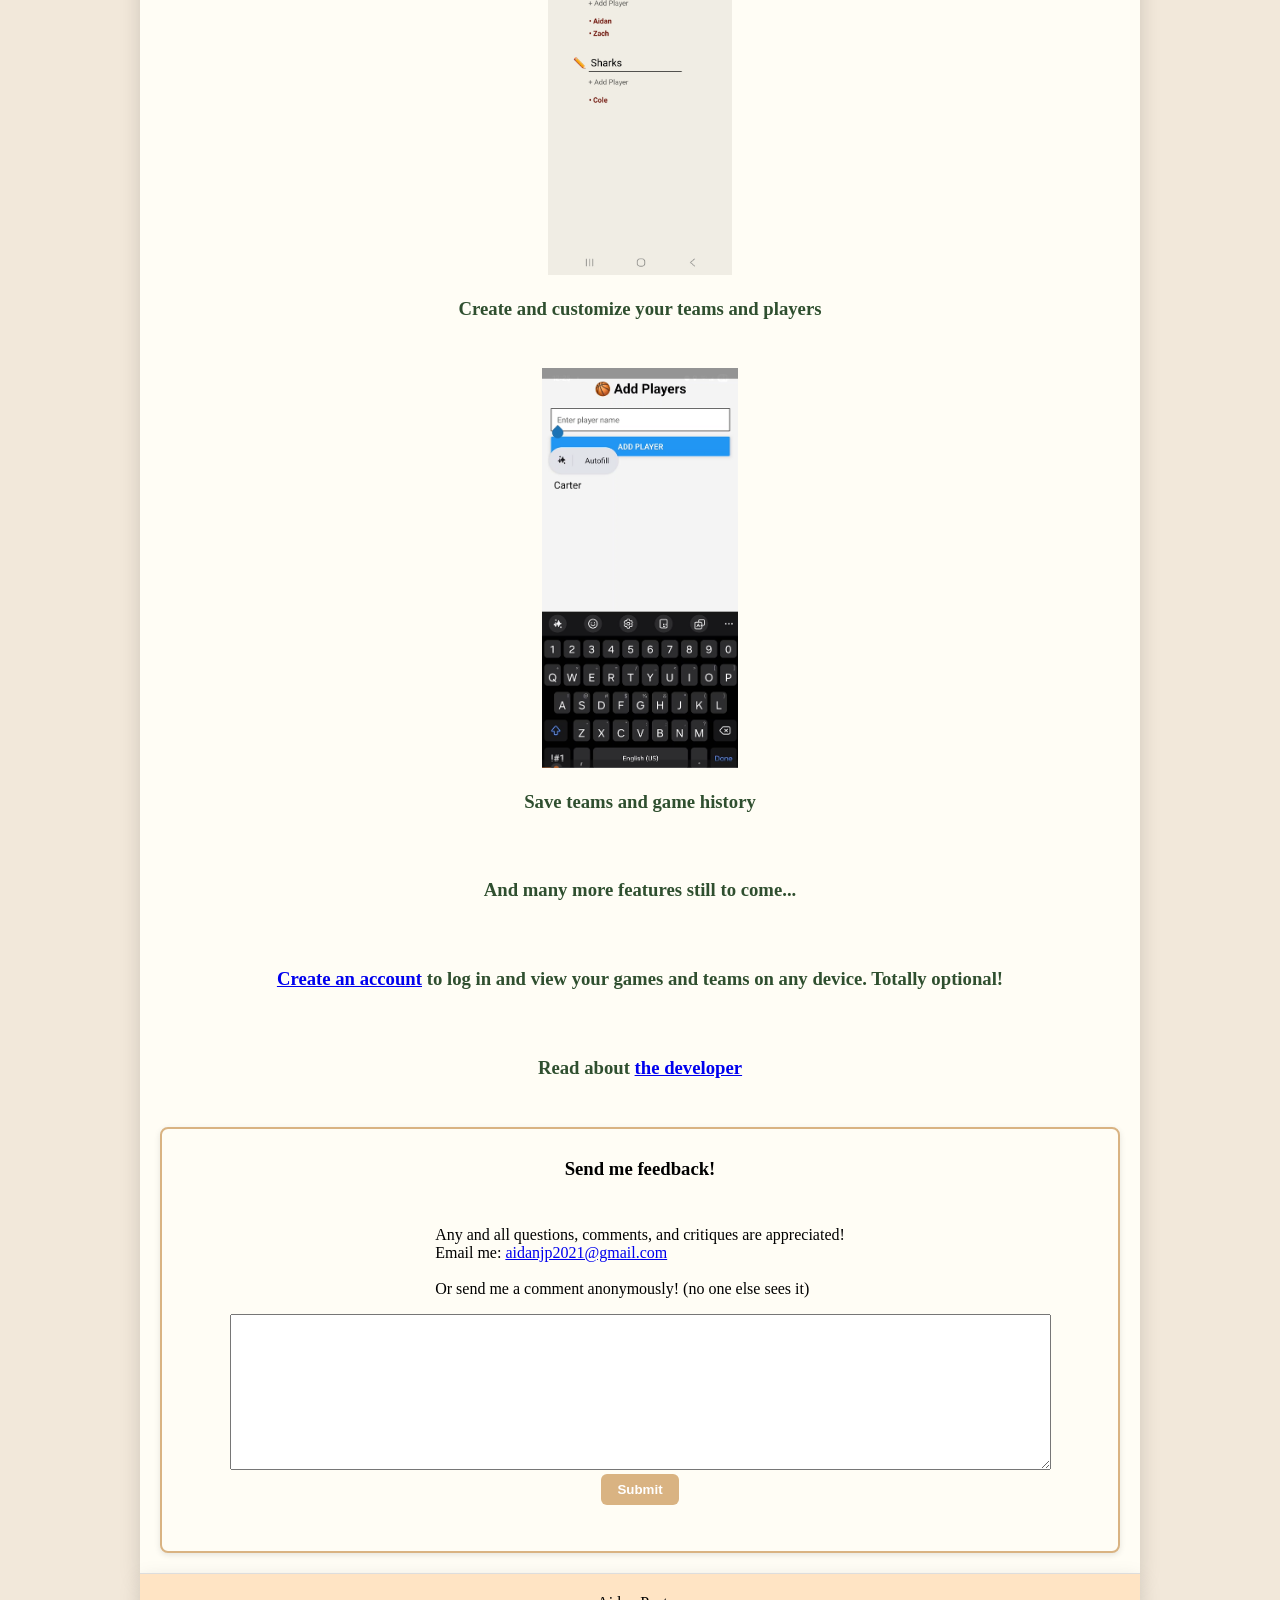
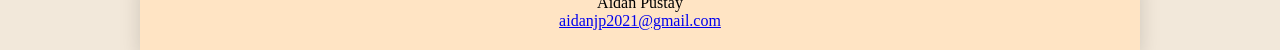
==== commit 3ce05209: "privacy" ====
--- a/index.html
+++ b/index.html
@@ -3,7 +3,7 @@
     <head>
         <meta charset="UTF-8">
         <meta name="viewport" content="width=device-width, initial-scale=1.0"> 
-        <title>Boxscore: Casual Basketball Stat Keeping App</title>
+        <title>Pickup Basketball Stat Tracker: Casual Basketball Stat Keeping App</title>
         <meta name="description" content="companion website for boxscore casual basketball stat keeping app mobile app">
         <meta property="og:title" content="Boxscore: Casual Basketball Stat Keeping App">
         <meta property="og:description" content="Boxscore: Casual Basketball Stat Keeping App">
@@ -20,7 +20,7 @@
 
     <body>
         <header>
-            <h1>Boxscore: Casual Basketball Stat Keeping App<img src="images/basketball_clipart.png" alt="basketball clipart" height="55"></h1>
+            <h1>Pickup Basketball Stat Tracker<img src="images/basketball_clipart.png" alt="basketball clipart" height="55"></h1>
             <nav class="navbar">
                 <a href="index.html">Home</a>
                 <a href="about.html">About the Developer</a>
--- a/style.css
+++ b/style.css
@@ -45,6 +45,9 @@
     box-shadow: 0 8px 20px rgba(0, 0, 0, 0.15); 
 }
 
+#comment {
+    max-width: 100%;
+}
 header nav a {
     margin: 0 10px;
     text-decoration: none;
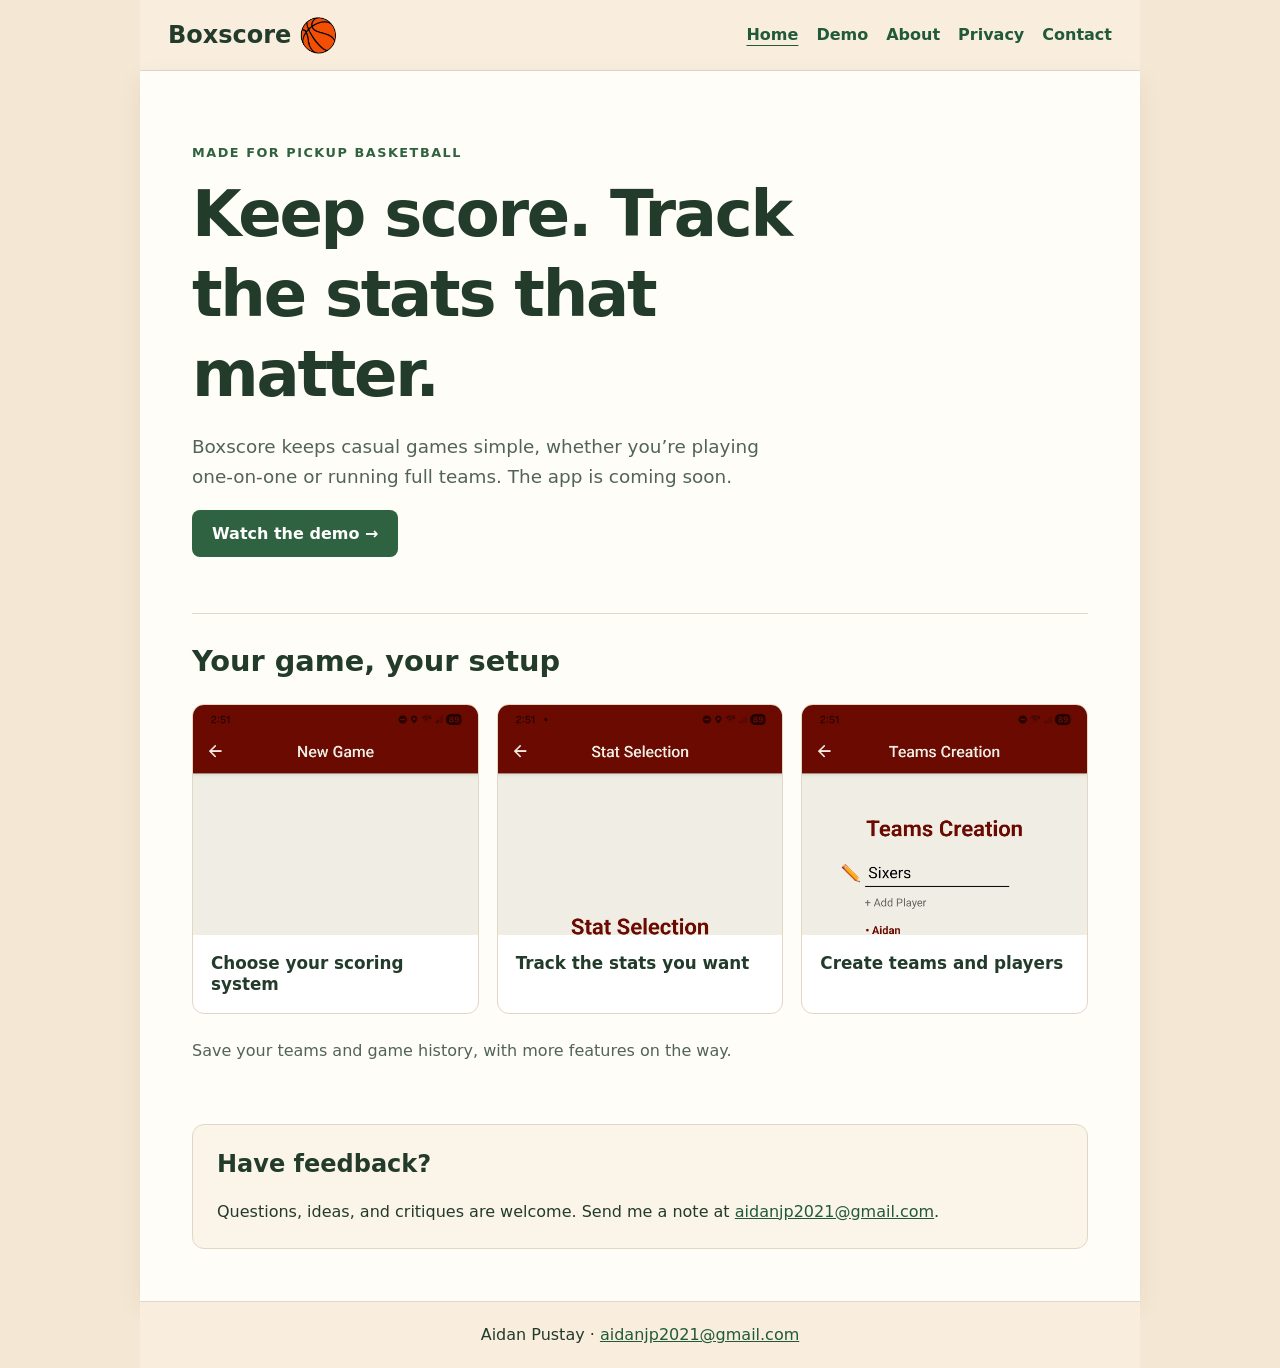
==== commit 53dcfa73: "total revamp" ====
--- a/index.html
+++ b/index.html
@@ -1,121 +1,45 @@
-<!DOCTYPE html>
-<html lang="en"> 
-    <head>
-        <meta charset="UTF-8">
-        <meta name="viewport" content="width=device-width, initial-scale=1.0"> 
-        <title>Pickup Basketball Stat Tracker: Casual Basketball Stat Keeping App</title>
-        <meta name="description" content="companion website for boxscore casual basketball stat keeping app mobile app">
-        <meta property="og:title" content="Boxscore: Casual Basketball Stat Keeping App">
-        <meta property="og:description" content="Boxscore: Casual Basketball Stat Keeping App">
-        <meta property="og:image" content="tbd">
-        <meta property="og:url" content="tbd">
-        <link rel="stylesheet" href="style.css?v=1">
-        <!-- <style>
-            main{background-color: #F9F6EE;}
-            header{background-color: bisque; padding: 20px;}
-            footer{background-color: bisque; padding: 20px;}
-
-        </style> -->
-    </head>
-
-    <body>
-        <header>
-            <h1>Pickup Basketball Stat Tracker<img src="images/basketball_clipart.png" alt="basketball clipart" height="55"></h1>
-            <nav class="navbar">
-                <a href="index.html">Home</a>
-                <a href="about.html">About the Developer</a>
-                <a href="privacy.html">Privacy</a>
-                <a href="index.html#contact_info">Contact Me</a>
-
-                <div class="account-dropdown">
-                   <img src="images/account icon.png" height="25">
-                   <div class="dropdown-content">
-                        <a href="create_account.html">Create Account</a>
-                        <a href="login.html">Login</a>
-                        <a href="profile.html">Profile</a>
-                    </div>
-                </div>
-            </nav>
-        </header>
-        <main>
-            <h2 class="h2title-top"><i>Coming Soon to the Google Play Store and Apple App Store...</i></h2>
-            
-            <a href="https://play.google.com/store/games?hl=en_US" target="_blank" title="">
-                <img style=margin:20px; src="images/play stores icons.png" alt="Google Play Store and Apple App Store icons">
-            </a>                
-            
-            <div>
-                <a href="https://play.google.com/store/games?hl=en_US" target="_blank" title="Google Play Store" class="alternating-button">
-                    Get Now! <img src="images/download_arrow.png" alt="downloadarrow" height="25">
-                </a>
-            </div>
-            <br>
-            <br>
-
-            <div>
-                <img src="images/scoring-system.jpg" alt="scoring system" height="400">
-                <h3>Choose your scoring system</h3>
-            <br>
-                <img src="images/stat-selection.jpg" alt="stat selection" height="400">
-                <h3>Customize the stats you want to keep track of</h3>
-            <br>
-                <img src="images/teams-creation.jpg" alt="teams creation" height="400">
-                <h3>Create and customize your teams and players</h3>
-            <br>
-                <img src="images/placeholder.png" alt="placeholder" height="400">
-                <h3>Save teams and game history</h3>
-            <br>
-                <h3>And many more features still to come...</h3>
-            </div>
-
-            <!-- <p>Perfect for casual stat keeping while playing pick-up with your friends.</p>
-                <ul>
-                    <li>choose what stats you want to keep track of (assists, rebounds, fouls, etc. are optional)</li>
-                    <li>saves players and teams</li>
-                    <li>no player minimum (can be used for a 1v1 up to a 6v6)</li>
-                    <li>can change whose on the floor (if you choose you're playing with subs)</li>
-                    <li>saves game history</li>
-                    <li>and many more features</li>
-                </ul> -->
-            <br>
-
-            <h3><a href="create_account.html" title="Create an Account!">
-                Create an account</a> 
-            to log in and view your games and teams on any device. Totally optional!</h3>
-            
-            <br>
-
-            <h3>Read about
-            <a href="about.html" title="About">
-                the developer
-            </a></h3>
-
-            <br>
-
-            <div class="solid-border">
-                <h3>Send me feedback!</h3>
-                <p id="contact_info">
-                    Any and all questions, comments, and critiques are appreciated! <br>
-                    Email me:
-                    <a href="mailto:aidanjp2021@gmail.com">
-                        aidanjp2021@gmail.com
-                    </a>
-                    <br><br>
-
-                Or send me a comment anonymously! (no one else sees it) <br>
-                    <form action="index.html" method="POST">
-                        <label for="comment"></label>
-                        <textarea id="comment" rows="10" name="comment" cols="100"></textarea>
-                        <br>
-                        <input type="submit">
-                    </form>
-                </p>
-            </div>
-        </main>
-        <footer>
-            Aidan Pustay <br>
-            <a href="mailto:aidanjp2021@gmail.com">aidanjp2021@gmail.com</a>            
-        </footer>
-
-    </body>
-</html>+<!doctype html>
+<html lang="en">
+<head>
+  <meta charset="utf-8">
+  <meta name="viewport" content="width=device-width, initial-scale=1">
+  <meta name="description" content="Boxscore makes it easy to track stats for casual pickup basketball games.">
+  <title>Boxscore | Pickup Basketball Stat Tracker</title>
+  <link rel="icon" href="favicon.ico">
+  <link rel="stylesheet" href="style.css">
+</head>
+<body>
+  <header class="site-header">
+    <a class="brand" href="index.html" aria-label="Boxscore home">Boxscore <img src="images/basketball_clipart.png" alt="" width="38" height="38"></a>
+    <nav class="site-nav" aria-label="Main navigation">
+      <a href="index.html" aria-current="page">Home</a>
+      <a href="demos.html">Demo</a>
+      <a href="about.html">About</a>
+      <a href="privacy.html">Privacy</a>
+      <a href="#contact_info">Contact</a>
+    </nav>
+  </header>
+  <main>
+    <section class="hero" aria-labelledby="hero-title">
+      <p class="eyebrow">Made for pickup basketball</p>
+      <h1 id="hero-title">Keep score. Track the stats that matter.</h1>
+      <p>Boxscore keeps casual games simple, whether you’re playing one-on-one or running full teams. The app is coming soon.</p>
+      <a class="button" href="demos.html">Watch the demo <span aria-hidden="true">→</span></a>
+    </section>
+    <section class="features" aria-labelledby="features-title">
+      <h2 id="features-title">Your game, your setup</h2>
+      <div class="feature-grid">
+        <article class="feature-card"><img src="images/scoring-system.jpg" alt="Scoring system options in Boxscore" loading="lazy"><h3>Choose your scoring system</h3></article>
+        <article class="feature-card"><img src="images/stat-selection.jpg" alt="Stat selection screen in Boxscore" loading="lazy"><h3>Track the stats you want</h3></article>
+        <article class="feature-card"><img src="images/teams-creation.jpg" alt="Team creation screen in Boxscore" loading="lazy"><h3>Create teams and players</h3></article>
+      </div>
+      <p class="feature-note">Save your teams and game history, with more features on the way.</p>
+    </section>
+    <section class="contact-panel" id="contact_info" aria-labelledby="contact-title">
+      <h2 id="contact-title">Have feedback?</h2>
+      <p>Questions, ideas, and critiques are welcome. Send me a note at <a href="mailto:aidanjp2021@gmail.com">aidanjp2021@gmail.com</a>.</p>
+    </section>
+  </main>
+  <footer>Aidan Pustay · <a href="mailto:aidanjp2021@gmail.com">aidanjp2021@gmail.com</a></footer>
+</body>
+</html>
--- a/style.css
+++ b/style.css
@@ -1,255 +1,49 @@
-* {
-    box-sizing: border-box;
-}
-
-header, main, footer {
-    max-width: 1000px;
-    margin: 0 auto;
-}
-
-html, body {
-    margin: 0;
-    padding: 0;
-    height: 100%;
-    background-color: #f2e8da;
-}
-
-main h3 {
-    margin-bottom: 30px;
-}
-
-main {
-    max-width: 1000px;
-    margin: 0 auto;
-    padding: 20px;
-    background-color: #fffdf5;
-    text-align: center;
-    flex: 1;
-    width: 100%;
-    color: #2f4f2f;
-    box-shadow: 0 8px 20px rgba(0, 0, 0, 0.15); 
-}
-main p, main ul {
-    text-align: left;
-    display: inline-block;
-    text-align: left;
-    max-width: 700px;
-}
-
-header {
-    background-color: bisque; 
-    padding: 20px;
-    text-align: center;
-    width: 100%;
-    border-bottom: 1px solid #ddd;
-    box-shadow: 0 8px 20px rgba(0, 0, 0, 0.15); 
-}
-
-#comment {
-    max-width: 100%;
-}
-header nav a {
-    margin: 0 10px;
-    text-decoration: none;
-    color: darkblue;
-    font-size: 17px;
-}
-header nav a:hover {
-    color: #0056b3;
-}
-header nav a:visited{
-    color: darkblue;
-}
-nav img {
-    float: right;
-    height: 25px;
-}
-
-
-footer{
-    margin-top: auto;
-    text-align: center;
-    background-color: bisque; 
-    padding: 20px;
-    width: 100%;
-    border-top: 1px solid #ddd;
-    box-shadow: 0 8px 20px rgba(0, 0, 0, 0.15); 
-
-}
-
-body {
-    margin: 0 auto; 
-    padding: 0 10px;
-    display: flex;
-    flex-direction: column;
-    min-height: 100vh;
-}
-
-.h2title-top {
-    margin: 0;
-}
-
-.alternating-button {
-    display: inline-block; 
-    font-size: 25px;
-    padding: 10px 20px; 
-    border: 2px solid darkgreen;
-    background-color: lightgreen; 
-    border-radius: 10px; 
-    animation: colorChange 1s infinite;
-    text-decoration: none;
-    color: black;
-    box-shadow: 0 4px 8px rgba(0,0,0,0.2);
-    transition: transform 0.2s ease, box-shadow 0.2s ease;
-}
-.alternating-button:hover {
-    transform: translateY(-2px);         
-    box-shadow: 0 6px 12px rgba(0,0,0,0.25); 
-}
-@keyframes colorChange {
-    0% {background-color: lightgreen;}
-    50% {background-color: green;}
-    100% {background-color: lightgreen;}
-}
-
-.solid-border {
-    border: 2px solid #d9b382; 
-    border-radius: 8px;
-    padding: 10px;
-    background-color: #fffdf5; 
-    box-shadow: 0 2px 6px rgba(0,0,0,0.1);
-    color: black;
-}
-.solid-border input[type="submit"] {
-    background-color: #d9b382;       
-    color: white;                     
-    border: none;                     
-    border-radius: 6px;     
-    padding: 8px 16px;          
-    font-weight: bold;
-    cursor: pointer;
-}
-.solid-border input[type="submit"]:hover {
-    background-color: #c1a76f;       
-    transform: translateY(-2px);     
-}
-
-.account-dropdown {
-    position: relative;
-    float: right;
-}
-.dropdown-content { 
-    display: none; 
-    position: absolute;
-    background-color: white;
-    right: 0; 
-    min-width: 150px;
-    box-shadow: 0 4px 8px rgba(0,0,0,0.2);
-    border-radius: 6px;
-    z-index: 100;
-}
-.dropdown-content a {
-    padding: 10px 15px;
-    display: block;
-    font-size: 15px;
-}
-.dropdown-content a:hover {
-    background-color: #f0f0f0;
-}
-.account-dropdown:hover .dropdown-content {
-  display: block;
-}
-
-.account-container {
-    max-width: 1000px;
-    padding: 30px;
-    box-shadow: 0 4px 15px rgba(0,0,0,0.1);
-    text-align: center;
-    align-self: center;
-}
-.account-container h2 {
-    margin-bottom: 20px;
-    color: #2f4f2f;
-}
-.account-form {
-  display: flex;
-  flex-direction: column;
-  gap: 0.75rem;
-  max-width: 400px;
-  margin: 0 auto;
-  padding: 1.5rem;
-  box-shadow: 0 8px 20px rgba(0,0,0,0.15);
-  border-radius: 10px;
-  background: #fff;
-
-}
-.account-form label {
-    font-weight: bold;
-    color: #444;
-}
-.account-form input {
-    padding: 10px;
-    border: 1px solid #ccc;
-    border-radius: 6px;
-    font-size: 16px;
-}
-.create_account_button {
-    margin: 0 auto;
-    display: block;
-    width: 200px;
-    height: 50px;
-    border: none;
-    border-radius: 6px;
-    padding: 8px 16px;
-    font-weight: bold;
-    color: rgb(223, 223, 223);
-    background-color: #2f4f2f;
-}
-.create_account_button:hover{
-    transform: translateY(-2px);         
-    box-shadow: 0 6px 12px rgba(0,0,0,0.25); 
-}
-
-.radio-buttons label{
-    display: flex;
-    font-weight: bold;
-    color: #444;
-    flex-direction: column;
-    text-align: left;
-}
-.radio-buttons input {
-    float: left;
-}
-    
-.about-section {
-    max-width: 700px;
-    margin: 0 auto;
-    line-height: 1.6;
-    font-size: 18px;
-}
-.card{
-    border: 1px solid hsl(0, 0%, 80%);
-    border-radius: 10px;
-    box-shadow: 5px 5px 5px rgba(0, 0, 0, 0.107);
-    padding: 20px;
-    margin: 10px;
-    text-align: center;
-    max-width: 250px;
-    display: inline-block;
-  }
-.card .card-image{
-    max-width: 60%;
-    height: auto;
-    border-radius: 50%;
-    margin-bottom: 10px;
-}
-.card .card-title{
-    font-family: Arial, Helvetica, sans-serif;
-    margin: 0;
-    color: hsl(0, 0%, 20%);
-    }
-.card .card-text{
-    font-family: Arial, Helvetica, sans-serif;
-    color: hsl(0, 0%, 30%);
-    text-align: center;
-}+:root { color-scheme: light; --ink: #223b2b; --muted: #526456; --paper: #fffdf7; --sand: #f4e7d4; --accent: #2f6240; --line: #e2d7c7; }
+* { box-sizing: border-box; }
+html { scroll-behavior: smooth; }
+body { margin: 0; min-height: 100vh; display: flex; flex-direction: column; padding: 0 16px; background: var(--sand); color: var(--ink); font: 16px/1.6 system-ui, sans-serif; }
+a { color: #205a39; }
+a:hover { color: #143d27; }
+a:focus-visible, button:focus-visible, input:focus-visible { outline: 3px solid #a66b28; outline-offset: 3px; }
+header, main, footer { width: min(100%, 1000px); margin-inline: auto; }
+header, footer { background: #f9eddd; }
+header { padding: 16px 28px; border-bottom: 1px solid var(--line); }
+header h1 { margin: 0 0 12px; font-size: clamp(1.5rem, 4vw, 2rem); line-height: 1.2; }
+header h1 img { width: 38px; height: 38px; object-fit: contain; vertical-align: middle; margin-left: 8px; }
+.site-header { display: flex; align-items: center; justify-content: space-between; gap: 16px; flex-wrap: wrap; }
+.brand { display: inline-flex; gap: 8px; align-items: center; color: var(--ink); font-size: 1.5rem; font-weight: 800; text-decoration: none; }
+.brand img { object-fit: contain; }
+nav, .site-nav { display: flex; align-items: center; gap: 8px 18px; flex-wrap: wrap; }
+nav a { text-decoration: none; font-weight: 600; }
+nav a[aria-current="page"] { text-decoration: underline; text-underline-offset: 5px; }
+main { flex: 1; padding: clamp(24px, 5vw, 52px); background: var(--paper); box-shadow: 0 8px 24px #37271912; }
+main > p, main > section:not(.hero):not(.features):not(.contact-panel) { max-width: 720px; margin-inline: auto; }
+h1, h2, h3 { line-height: 1.25; }
+footer { padding: 20px 28px; text-align: center; border-top: 1px solid var(--line); }
+.hero { max-width: 740px; padding: 20px 0 56px; }
+.hero h1 { max-width: 680px; margin: 10px 0 18px; font-size: clamp(2.3rem, 6vw, 4rem); letter-spacing: -.035em; }
+.hero p:not(.eyebrow) { max-width: 590px; color: var(--muted); font-size: 1.15rem; }
+.eyebrow { margin: 0; color: var(--accent); font-size: .8rem; font-weight: 800; letter-spacing: .12em; text-transform: uppercase; }
+.button, .create_account_button { display: inline-block; padding: 11px 20px; border: 0; border-radius: 8px; background: var(--accent); color: white; font: inherit; font-weight: 700; text-decoration: none; cursor: pointer; }
+.button:hover, .create_account_button:hover { background: #244e33; color: white; }
+.features { border-top: 1px solid var(--line); padding-top: 30px; }
+.features h2 { margin: 0 0 24px; font-size: 1.8rem; }
+.feature-grid { display: grid; grid-template-columns: repeat(3, minmax(0, 1fr)); gap: 18px; }
+.feature-card { overflow: hidden; border: 1px solid var(--line); border-radius: 12px; background: white; }
+.feature-card img { display: block; width: 100%; height: 230px; object-fit: cover; object-position: top; }
+.feature-card h3 { margin: 0; padding: 18px; font-size: 1.05rem; }
+.feature-note { margin: 24px 0 0; color: var(--muted); }
+.contact-panel { margin-top: 60px; padding: 24px; border: 1px solid var(--line); border-radius: 12px; background: #fbf4e9; }
+.contact-panel h2 { margin-top: 0; }
+.contact-panel p { margin-bottom: 0; }
+.about-section { max-width: 720px; margin-inline: auto; }
+.card { max-width: 250px; margin: 24px auto; padding: 20px; border: 1px solid var(--line); border-radius: 10px; text-align: center; }
+.card-image { max-width: 60%; height: auto; }
+.card-text { text-align: center; }
+.account-container { text-align: center; }
+.account-form { display: flex; flex-direction: column; gap: 10px; max-width: 400px; margin: 20px auto; padding: 24px; border: 1px solid var(--line); border-radius: 10px; background: white; text-align: left; }
+.account-form input:not([type="radio"]):not([type="checkbox"]) { width: 100%; padding: 10px; border: 1px solid #aaa; border-radius: 6px; font: inherit; }
+.radio-buttons { display: grid; gap: 6px; }
+video { display: block; max-width: 100%; height: auto; margin: 20px auto; }
+@media (max-width: 700px) { .feature-grid { grid-template-columns: 1fr; } .feature-card img { height: 280px; } .site-header { justify-content: center; text-align: center; } nav, .site-nav { justify-content: center; } main { padding: 24px; } }
+@media (prefers-reduced-motion: reduce) { html { scroll-behavior: auto; } }
